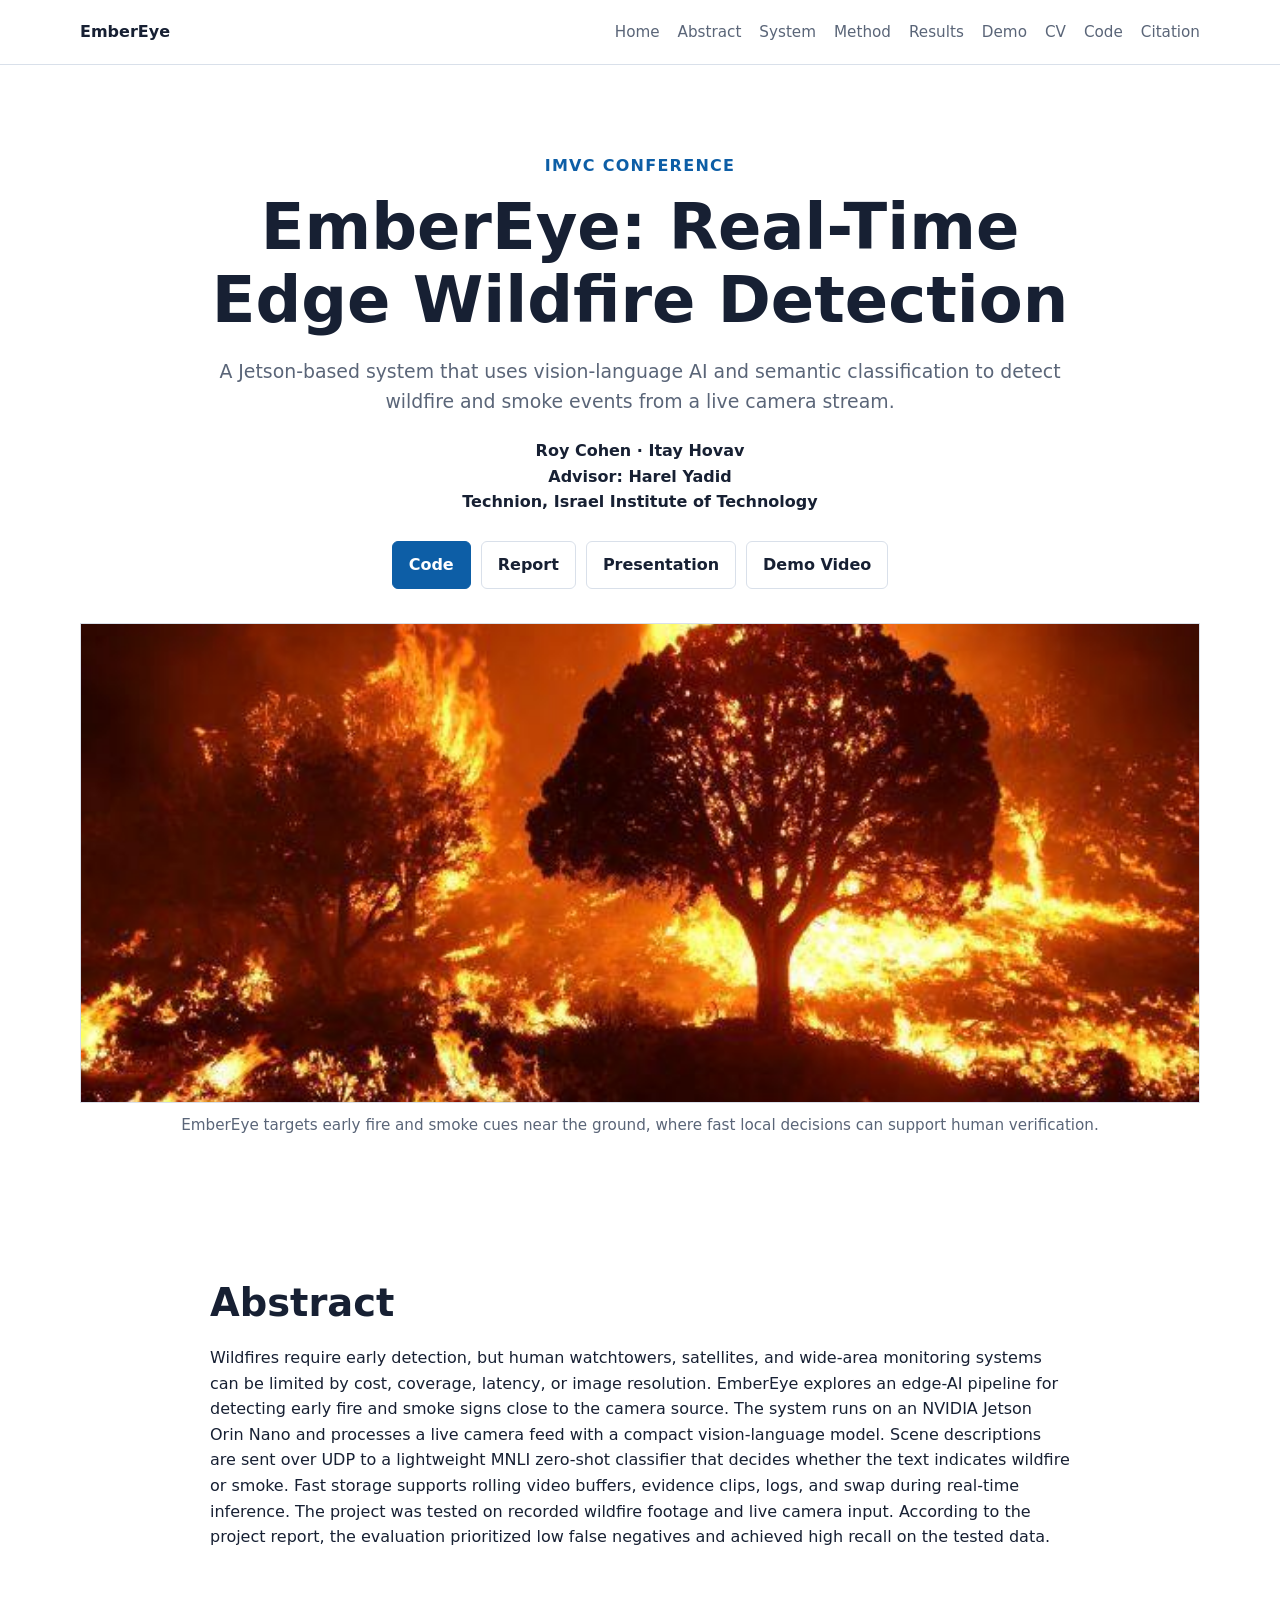
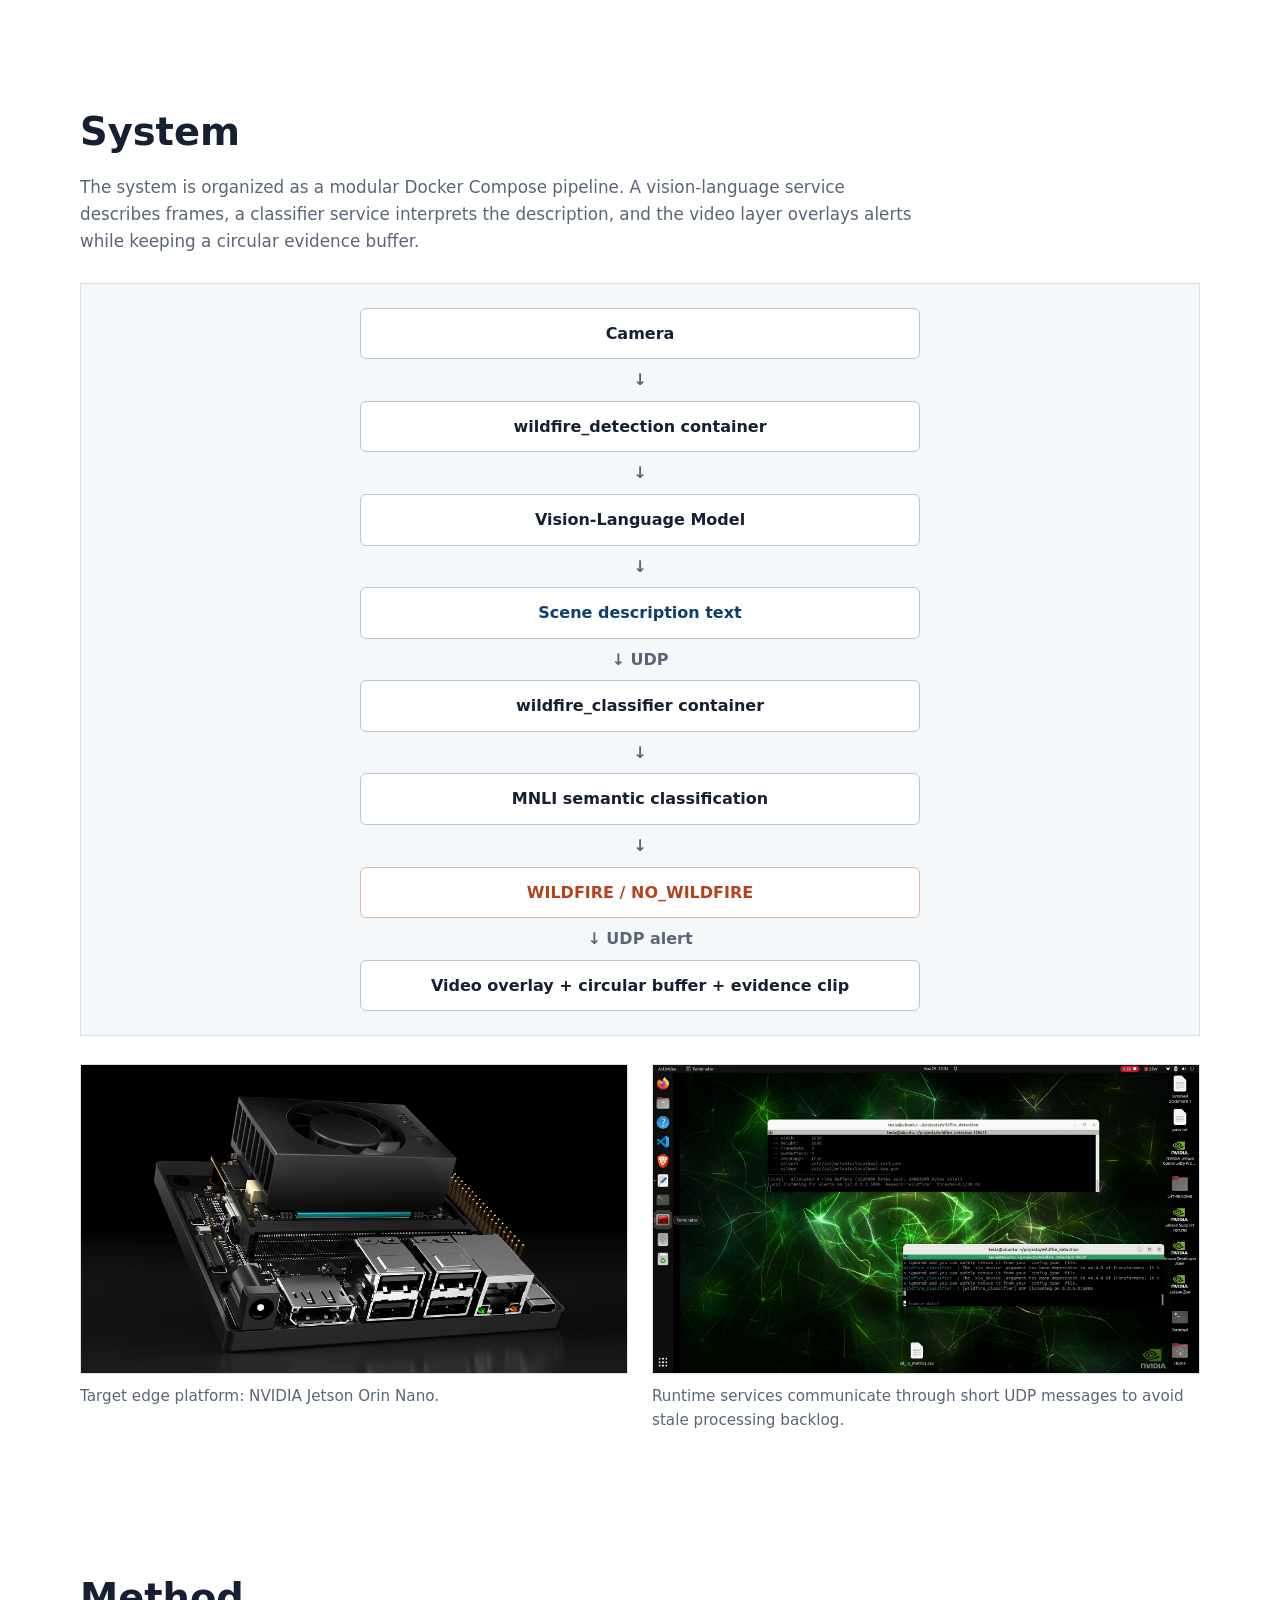
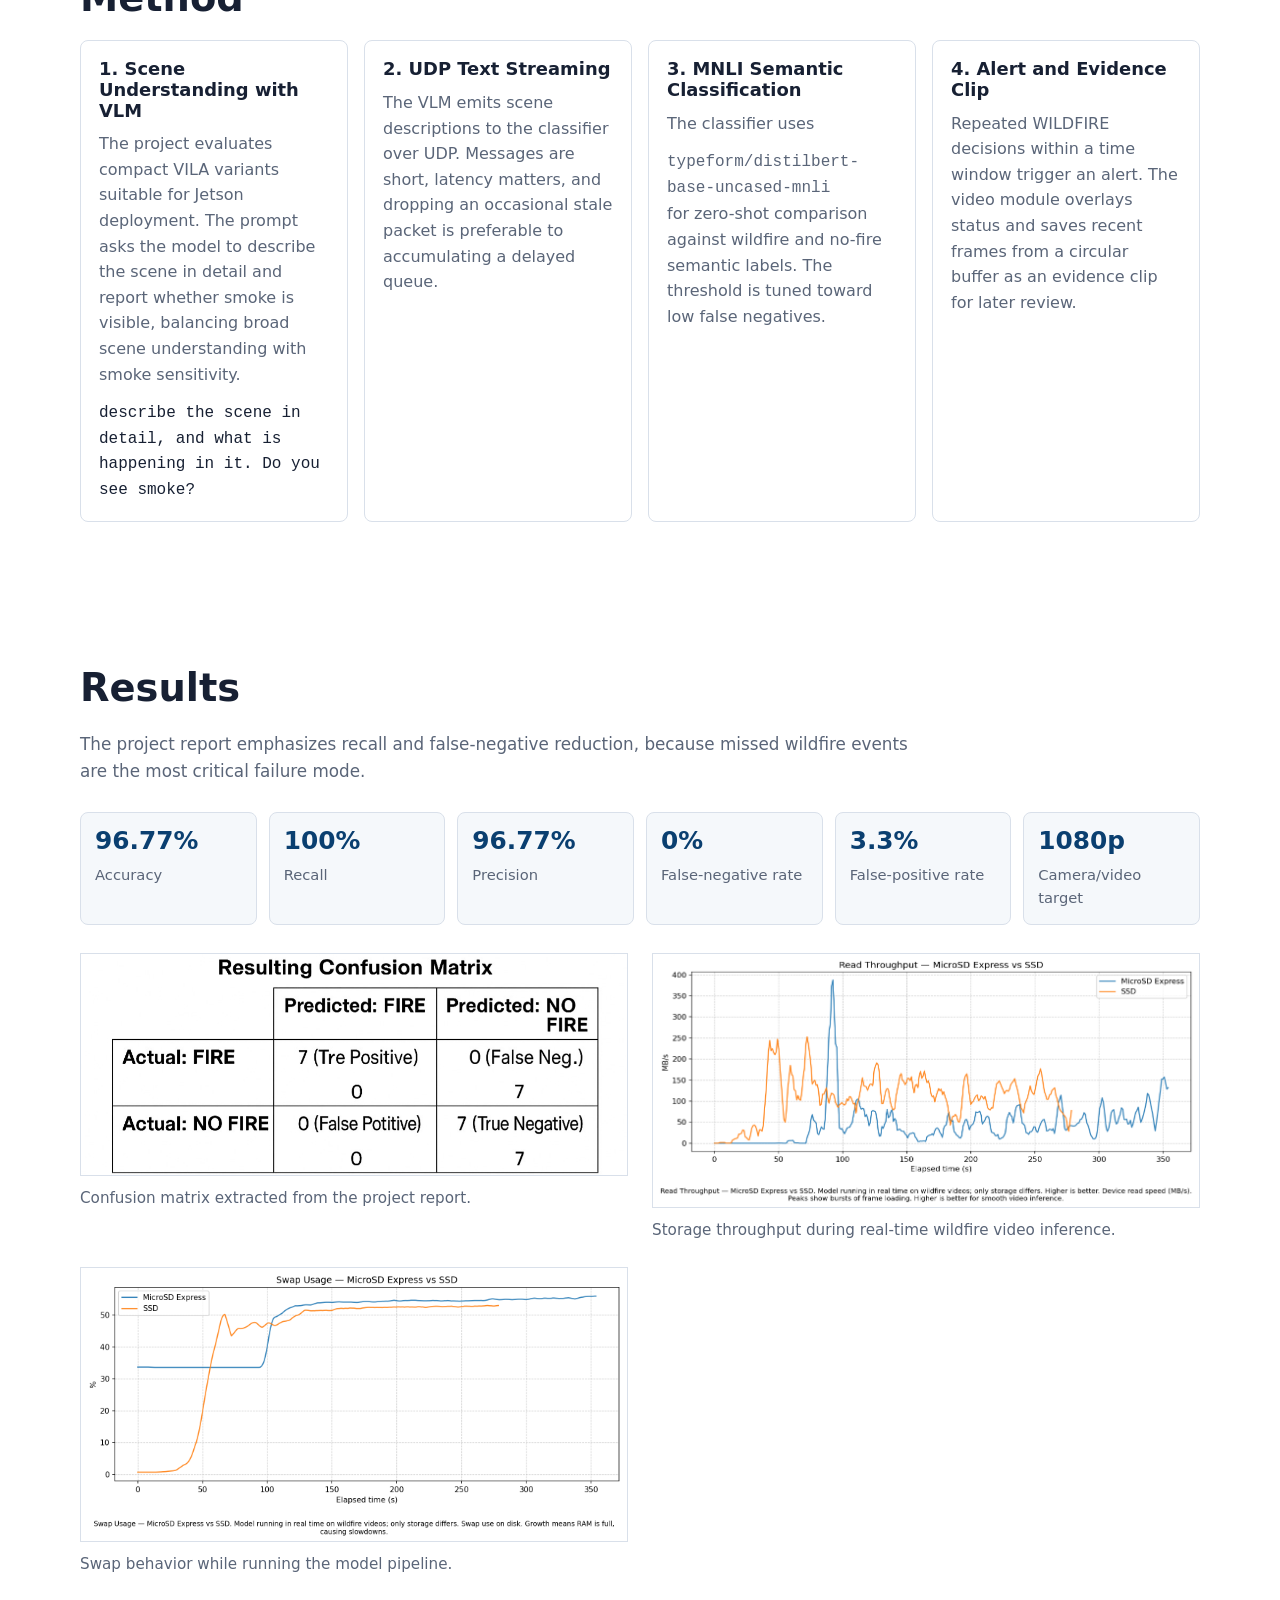
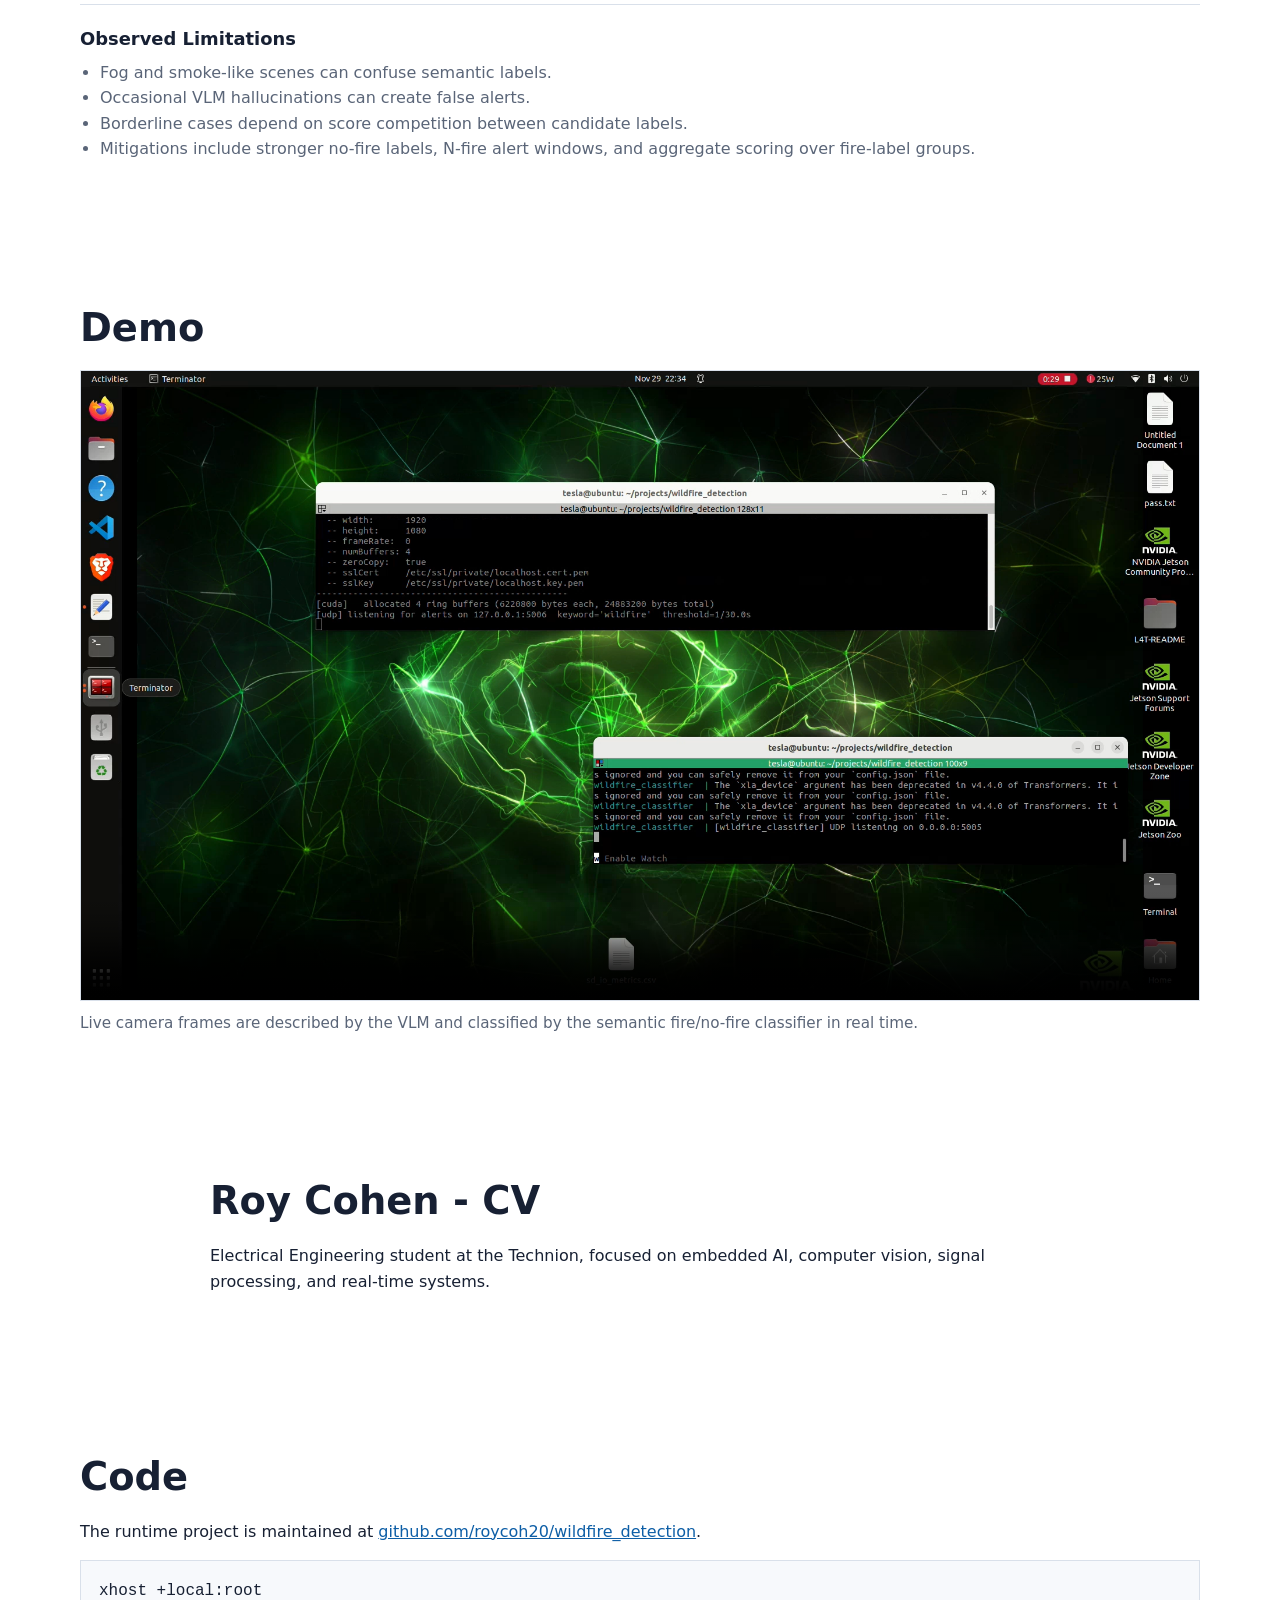
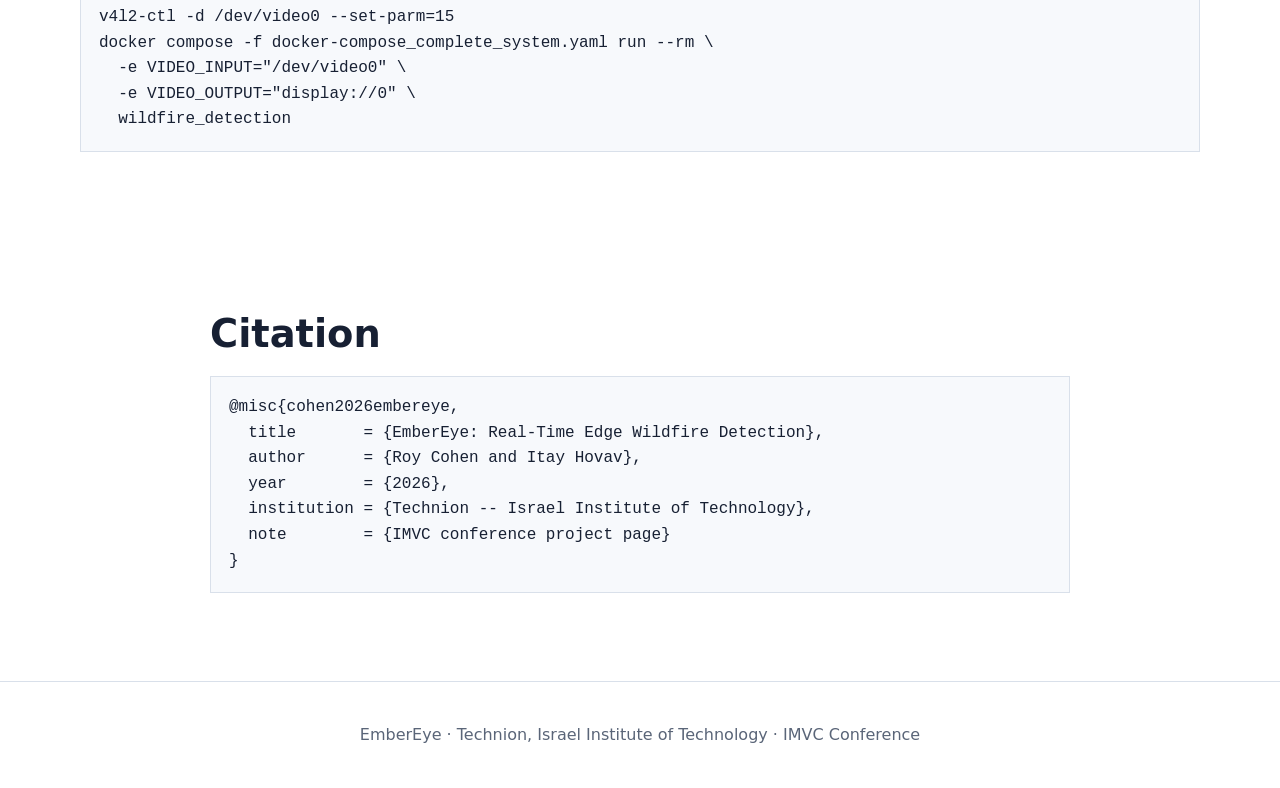
==== docs/index.html @ 010a44ef "Add GitHub Pages project site" ====
<!doctype html>
<html lang="en">
  <head>
    <meta charset="utf-8">
    <meta name="viewport" content="width=device-width, initial-scale=1">
    <title>EmberEye: Real-Time Edge Wildfire Detection</title>
    <meta name="description" content="Conference project page for EmberEye, a Jetson-based real-time edge wildfire detection system.">
    <link rel="stylesheet" href="styles.css">
  </head>
  <body>
    <header class="site-header">
      <nav class="nav" aria-label="Primary navigation">
        <a class="brand" href="#home">EmberEye</a>
        <button class="nav-toggle" type="button" aria-expanded="false" aria-controls="nav-links">
          <span></span>
          <span></span>
          <span></span>
        </button>
        <div class="nav-links" id="nav-links">
          <a href="#home">Home</a>
          <a href="#abstract">Abstract</a>
          <a href="#system">System</a>
          <a href="#method">Method</a>
          <a href="#results">Results</a>
          <a href="#demo">Demo</a>
          <a href="#cv">CV</a>
          <a href="#code">Code</a>
          <a href="#citation">Citation</a>
        </div>
      </nav>
    </header>

    <main id="home">
      <section class="hero section">
        <p class="conference">IMVC Conference</p>
        <h1>EmberEye: Real-Time Edge Wildfire Detection</h1>
        <p class="subtitle">A Jetson-based system that uses vision-language AI and semantic classification to detect wildfire and smoke events from a live camera stream.</p>
        <p class="authors">
          Roy Cohen · Itay Hovav<br>
          Advisor: Harel Yadid<br>
          Technion, Israel Institute of Technology
        </p>
        <div class="actions" aria-label="Project links">
          <a class="button primary" href="https://github.com/roycoh20/wildfire_detection">Code</a>
          <a class="button" href="assets/project_report.docx">Report</a>
          <a class="button" href="assets/final_presentation.pptx">Presentation</a>
          <a class="button" href="#demo">Demo Video</a>
        </div>
        <figure class="teaser">
          <img src="assets/project_teaser.jpg" alt="Wildfire scene used as a visual teaser for the EmberEye project.">
          <figcaption>EmberEye targets early fire and smoke cues near the ground, where fast local decisions can support human verification.</figcaption>
        </figure>
      </section>

      <section class="section narrow" id="abstract">
        <h2>Abstract</h2>
        <p>
          Wildfires require early detection, but human watchtowers, satellites, and wide-area monitoring systems can be limited by cost, coverage, latency, or image resolution. EmberEye explores an edge-AI pipeline for detecting early fire and smoke signs close to the camera source. The system runs on an NVIDIA Jetson Orin Nano and processes a live camera feed with a compact vision-language model. Scene descriptions are sent over UDP to a lightweight MNLI zero-shot classifier that decides whether the text indicates wildfire or smoke. Fast storage supports rolling video buffers, evidence clips, logs, and swap during real-time inference. The project was tested on recorded wildfire footage and live camera input. According to the project report, the evaluation prioritized low false negatives and achieved high recall on the tested data.
        </p>
      </section>

      <section class="section" id="system">
        <h2>System</h2>
        <p class="section-lede">
          The system is organized as a modular Docker Compose pipeline. A vision-language service describes frames, a classifier service interprets the description, and the video layer overlays alerts while keeping a circular evidence buffer.
        </p>
        <div class="architecture" role="img" aria-label="Camera to VLM to UDP text stream to MNLI classifier to wildfire alert and evidence clip.">
          <div class="arch-node">Camera</div>
          <div class="arch-arrow">↓</div>
          <div class="arch-node">wildfire_detection container</div>
          <div class="arch-arrow">↓</div>
          <div class="arch-node">Vision-Language Model</div>
          <div class="arch-arrow">↓</div>
          <div class="arch-node muted">Scene description text</div>
          <div class="arch-arrow">↓ UDP</div>
          <div class="arch-node">wildfire_classifier container</div>
          <div class="arch-arrow">↓</div>
          <div class="arch-node">MNLI semantic classification</div>
          <div class="arch-arrow">↓</div>
          <div class="arch-node decision">WILDFIRE / NO_WILDFIRE</div>
          <div class="arch-arrow">↓ UDP alert</div>
          <div class="arch-node">Video overlay + circular buffer + evidence clip</div>
        </div>
        <div class="media-grid">
          <figure>
            <img src="assets/jetson_orin_nano.png" alt="NVIDIA Jetson Orin Nano developer kit.">
            <figcaption>Target edge platform: NVIDIA Jetson Orin Nano.</figcaption>
          </figure>
          <figure>
            <img src="assets/pipeline_demo.png" alt="Runtime screenshot showing Jetson terminal windows for the detector and classifier services.">
            <figcaption>Runtime services communicate through short UDP messages to avoid stale processing backlog.</figcaption>
          </figure>
        </div>
      </section>

      <section class="section" id="method">
        <h2>Method</h2>
        <div class="card-grid">
          <article class="card">
            <h3>1. Scene Understanding with VLM</h3>
            <p>The project evaluates compact VILA variants suitable for Jetson deployment. The prompt asks the model to describe the scene in detail and report whether smoke is visible, balancing broad scene understanding with smoke sensitivity.</p>
            <code>describe the scene in detail, and what is happening in it. Do you see smoke?</code>
          </article>
          <article class="card">
            <h3>2. UDP Text Streaming</h3>
            <p>The VLM emits scene descriptions to the classifier over UDP. Messages are short, latency matters, and dropping an occasional stale packet is preferable to accumulating a delayed queue.</p>
          </article>
          <article class="card">
            <h3>3. MNLI Semantic Classification</h3>
            <p>The classifier uses <code>typeform/distilbert-base-uncased-mnli</code> for zero-shot comparison against wildfire and no-fire semantic labels. The threshold is tuned toward low false negatives.</p>
          </article>
          <article class="card">
            <h3>4. Alert and Evidence Clip</h3>
            <p>Repeated WILDFIRE decisions within a time window trigger an alert. The video module overlays status and saves recent frames from a circular buffer as an evidence clip for later review.</p>
          </article>
        </div>
      </section>

      <section class="section" id="results">
        <h2>Results</h2>
        <p class="section-lede">
          The project report emphasizes recall and false-negative reduction, because missed wildfire events are the most critical failure mode.
        </p>
        <div class="metrics">
          <div><strong>96.77%</strong><span>Accuracy</span></div>
          <div><strong>100%</strong><span>Recall</span></div>
          <div><strong>96.77%</strong><span>Precision</span></div>
          <div><strong>0%</strong><span>False-negative rate</span></div>
          <div><strong>3.3%</strong><span>False-positive rate</span></div>
          <div><strong>1080p</strong><span>Camera/video target</span></div>
        </div>
        <div class="media-grid">
          <figure>
            <img src="assets/confusion_matrix.png" alt="Confusion matrix from the project report.">
            <figcaption>Confusion matrix extracted from the project report.</figcaption>
          </figure>
          <figure>
            <img src="assets/sd_express_graph_1.png" alt="Read throughput graph comparing MicroSD Express and SSD during inference.">
            <figcaption>Storage throughput during real-time wildfire video inference.</figcaption>
          </figure>
          <figure>
            <img src="assets/sd_express_graph_2.png" alt="Swap usage graph comparing MicroSD Express and SSD during inference.">
            <figcaption>Swap behavior while running the model pipeline.</figcaption>
          </figure>
        </div>
        <div class="limitations">
          <h3>Observed Limitations</h3>
          <ul>
            <li>Fog and smoke-like scenes can confuse semantic labels.</li>
            <li>Occasional VLM hallucinations can create false alerts.</li>
            <li>Borderline cases depend on score competition between candidate labels.</li>
            <li>Mitigations include stronger no-fire labels, N-fire alert windows, and aggregate scoring over fire-label groups.</li>
          </ul>
        </div>
      </section>

      <section class="section" id="demo">
        <h2>Demo</h2>
        <figure class="demo">
          <video controls preload="metadata" poster="assets/pipeline_demo.png">
            <source src="assets/demo_recording.webm" type="video/webm">
          </video>
          <figcaption>Live camera frames are described by the VLM and classified by the semantic fire/no-fire classifier in real time.</figcaption>
        </figure>
      </section>

      <section class="section narrow" id="cv">
        <h2>Roy Cohen - CV</h2>
        <p>Electrical Engineering student at the Technion, focused on embedded AI, computer vision, signal processing, and real-time systems.</p>
      </section>

      <section class="section" id="code">
        <h2>Code</h2>
        <p>The runtime project is maintained at <a href="https://github.com/roycoh20/wildfire_detection">github.com/roycoh20/wildfire_detection</a>.</p>
        <pre><code>xhost +local:root
v4l2-ctl -d /dev/video0 --set-parm=15
docker compose -f docker-compose_complete_system.yaml run --rm \
  -e VIDEO_INPUT="/dev/video0" \
  -e VIDEO_OUTPUT="display://0" \
  wildfire_detection</code></pre>
      </section>

      <section class="section narrow" id="citation">
        <h2>Citation</h2>
        <pre><code>@misc{cohen2026embereye,
  title       = {EmberEye: Real-Time Edge Wildfire Detection},
  author      = {Roy Cohen and Itay Hovav},
  year        = {2026},
  institution = {Technion -- Israel Institute of Technology},
  note        = {IMVC conference project page}
}</code></pre>
      </section>
    </main>

    <footer class="footer">
      <p>EmberEye · Technion, Israel Institute of Technology · IMVC Conference</p>
    </footer>

    <script src="script.js"></script>
  </body>
</html>
---- docs/styles.css ----
:root {
  --text: #172033;
  --muted: #5a6578;
  --line: #d9e0ea;
  --soft: #f5f8fb;
  --accent: #0d5ea6;
  --accent-dark: #0a3f70;
  --warn: #b4431d;
  --max: 1120px;
}

* {
  box-sizing: border-box;
}

html {
  scroll-behavior: smooth;
}

body {
  margin: 0;
  color: var(--text);
  background: #ffffff;
  font-family: Inter, ui-sans-serif, system-ui, -apple-system, BlinkMacSystemFont, "Segoe UI", sans-serif;
  line-height: 1.6;
}

a {
  color: var(--accent);
}

img,
video {
  display: block;
  max-width: 100%;
}

.site-header {
  position: sticky;
  top: 0;
  z-index: 20;
  border-bottom: 1px solid var(--line);
  background: rgba(255, 255, 255, 0.96);
  backdrop-filter: blur(12px);
}

.nav {
  width: min(var(--max), calc(100% - 32px));
  min-height: 64px;
  margin: 0 auto;
  display: flex;
  align-items: center;
  justify-content: space-between;
  gap: 24px;
}

.brand {
  color: var(--text);
  font-weight: 800;
  text-decoration: none;
}

.nav-links {
  display: flex;
  align-items: center;
  gap: 18px;
  font-size: 0.95rem;
}

.nav-links a {
  color: var(--muted);
  text-decoration: none;
}

.nav-links a:hover {
  color: var(--accent);
}

.nav-toggle {
  width: 42px;
  height: 42px;
  display: none;
  border: 1px solid var(--line);
  border-radius: 6px;
  background: #fff;
}

.nav-toggle span {
  display: block;
  width: 18px;
  height: 2px;
  margin: 4px auto;
  background: var(--text);
}

.section {
  width: min(var(--max), calc(100% - 32px));
  margin: 0 auto;
  padding: 72px 0;
}

.narrow {
  max-width: 860px;
}

.hero {
  text-align: center;
  padding-top: 88px;
}

.conference {
  margin: 0 0 12px;
  color: var(--accent);
  font-weight: 800;
  letter-spacing: 0.08em;
  text-transform: uppercase;
}

h1,
h2,
h3 {
  line-height: 1.15;
  letter-spacing: 0;
}

h1 {
  max-width: 940px;
  margin: 0 auto 18px;
  font-size: clamp(2.4rem, 5vw, 4.8rem);
}

h2 {
  margin: 0 0 20px;
  font-size: clamp(1.8rem, 3vw, 2.6rem);
}

h3 {
  margin: 0 0 10px;
  font-size: 1.12rem;
}

.subtitle {
  max-width: 850px;
  margin: 0 auto 22px;
  color: var(--muted);
  font-size: 1.18rem;
}

.authors {
  margin: 0 auto 26px;
  color: var(--text);
  font-weight: 600;
}

.actions {
  display: flex;
  flex-wrap: wrap;
  justify-content: center;
  gap: 10px;
  margin-bottom: 34px;
}

.button {
  min-height: 42px;
  padding: 10px 16px;
  border: 1px solid var(--line);
  border-radius: 6px;
  color: var(--text);
  background: #fff;
  font-weight: 700;
  text-decoration: none;
}

.button.primary {
  border-color: var(--accent);
  color: #fff;
  background: var(--accent);
}

.button:hover {
  border-color: var(--accent);
}

.teaser,
.demo,
figure {
  margin: 0;
}

.teaser img {
  width: 100%;
  max-height: 480px;
  object-fit: cover;
  border: 1px solid var(--line);
}

figcaption {
  margin-top: 10px;
  color: var(--muted);
  font-size: 0.95rem;
}

.section-lede {
  max-width: 850px;
  margin: 0 0 28px;
  color: var(--muted);
  font-size: 1.05rem;
}

.architecture {
  display: grid;
  grid-template-columns: minmax(0, 1fr);
  justify-items: center;
  gap: 8px;
  padding: 24px;
  border: 1px solid var(--line);
  background: var(--soft);
}

.arch-node {
  width: min(560px, 100%);
  padding: 12px 16px;
  border: 1px solid #b9c7d8;
  border-radius: 6px;
  background: #fff;
  text-align: center;
  font-weight: 800;
}

.arch-node.muted {
  color: var(--accent-dark);
}

.arch-node.decision {
  border-color: #e1b8a5;
  color: var(--warn);
}

.arch-arrow {
  color: var(--muted);
  font-weight: 800;
}

.media-grid {
  display: grid;
  grid-template-columns: repeat(2, minmax(0, 1fr));
  gap: 24px;
  margin-top: 28px;
}

.media-grid figure {
  min-width: 0;
}

.media-grid img {
  width: 100%;
  border: 1px solid var(--line);
  background: #fff;
}

.card-grid {
  display: grid;
  grid-template-columns: repeat(4, minmax(0, 1fr));
  gap: 16px;
}

.card {
  min-width: 0;
  padding: 18px;
  border: 1px solid var(--line);
  border-radius: 8px;
  background: #fff;
}

.card p {
  margin: 0;
  color: var(--muted);
}

.card code {
  display: block;
  margin-top: 14px;
  white-space: normal;
}

code,
pre {
  font-family: "SFMono-Regular", Consolas, "Liberation Mono", monospace;
}

pre {
  overflow-x: auto;
  padding: 18px;
  border: 1px solid var(--line);
  background: #f7f9fc;
}

.metrics {
  display: grid;
  grid-template-columns: repeat(6, minmax(0, 1fr));
  gap: 12px;
  margin: 24px 0 28px;
}

.metrics div {
  min-height: 96px;
  padding: 14px;
  border: 1px solid var(--line);
  border-radius: 8px;
  background: var(--soft);
}

.metrics strong {
  display: block;
  color: var(--accent-dark);
  font-size: 1.55rem;
  line-height: 1.1;
}

.metrics span {
  display: block;
  margin-top: 8px;
  color: var(--muted);
  font-size: 0.92rem;
}

.limitations {
  margin-top: 28px;
  padding-top: 24px;
  border-top: 1px solid var(--line);
}

.limitations ul {
  margin: 0;
  padding-left: 20px;
  color: var(--muted);
}

.demo video {
  width: 100%;
  border: 1px solid var(--line);
  background: #000;
}

.small-note {
  color: var(--muted);
  font-size: 0.95rem;
}

.footer {
  border-top: 1px solid var(--line);
  padding: 24px 16px;
  color: var(--muted);
  text-align: center;
}

@media (max-width: 900px) {
  .nav-toggle {
    display: block;
  }

  .nav-links {
    position: absolute;
    top: 64px;
    right: 16px;
    left: 16px;
    display: none;
    flex-direction: column;
    align-items: stretch;
    gap: 0;
    border: 1px solid var(--line);
    background: #fff;
  }

  .nav-links.open {
    display: flex;
  }

  .nav-links a {
    padding: 12px 14px;
    border-bottom: 1px solid var(--line);
  }

  .media-grid,
  .card-grid {
    grid-template-columns: 1fr;
  }

  .metrics {
    grid-template-columns: repeat(2, minmax(0, 1fr));
  }
}

@media (max-width: 560px) {
  .section {
    width: min(100% - 24px, var(--max));
    padding: 52px 0;
  }

  .hero {
    padding-top: 64px;
  }

  .actions {
    align-items: stretch;
    flex-direction: column;
  }

  .metrics {
    grid-template-columns: 1fr;
  }
}
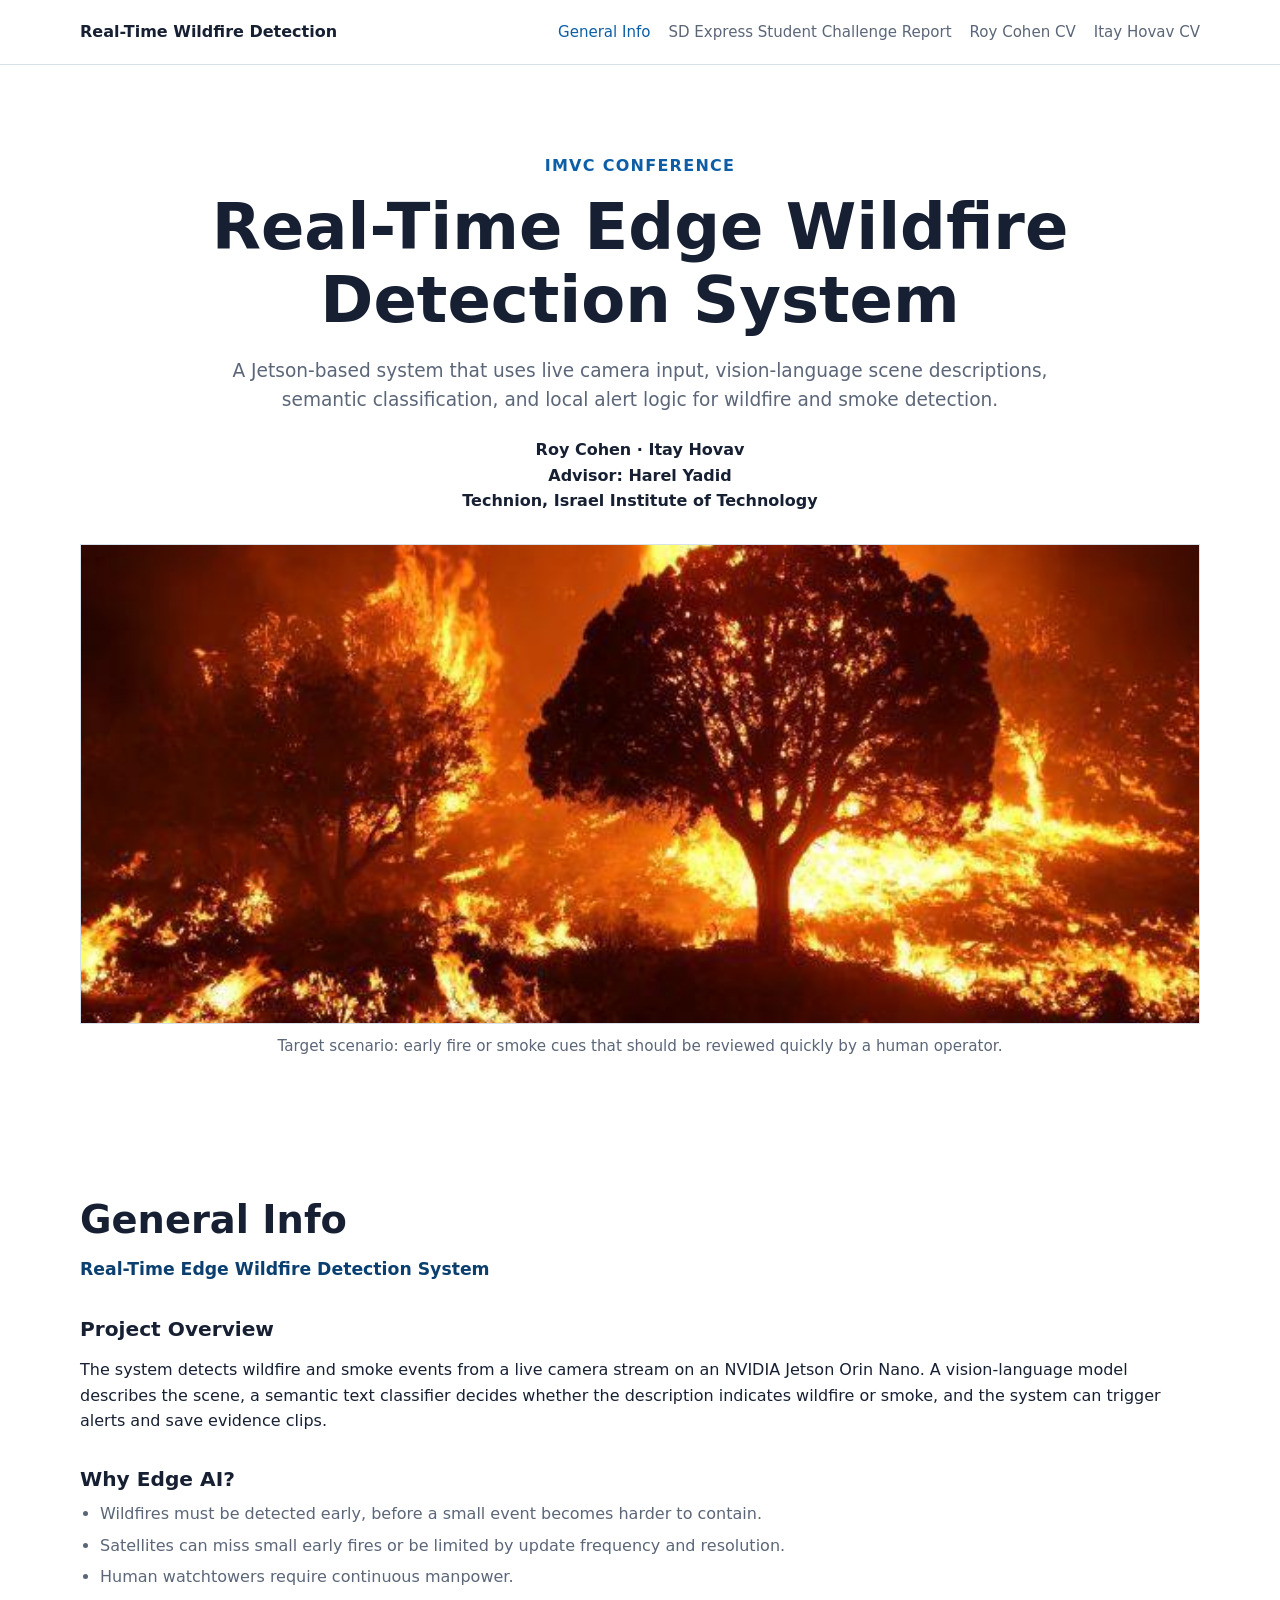
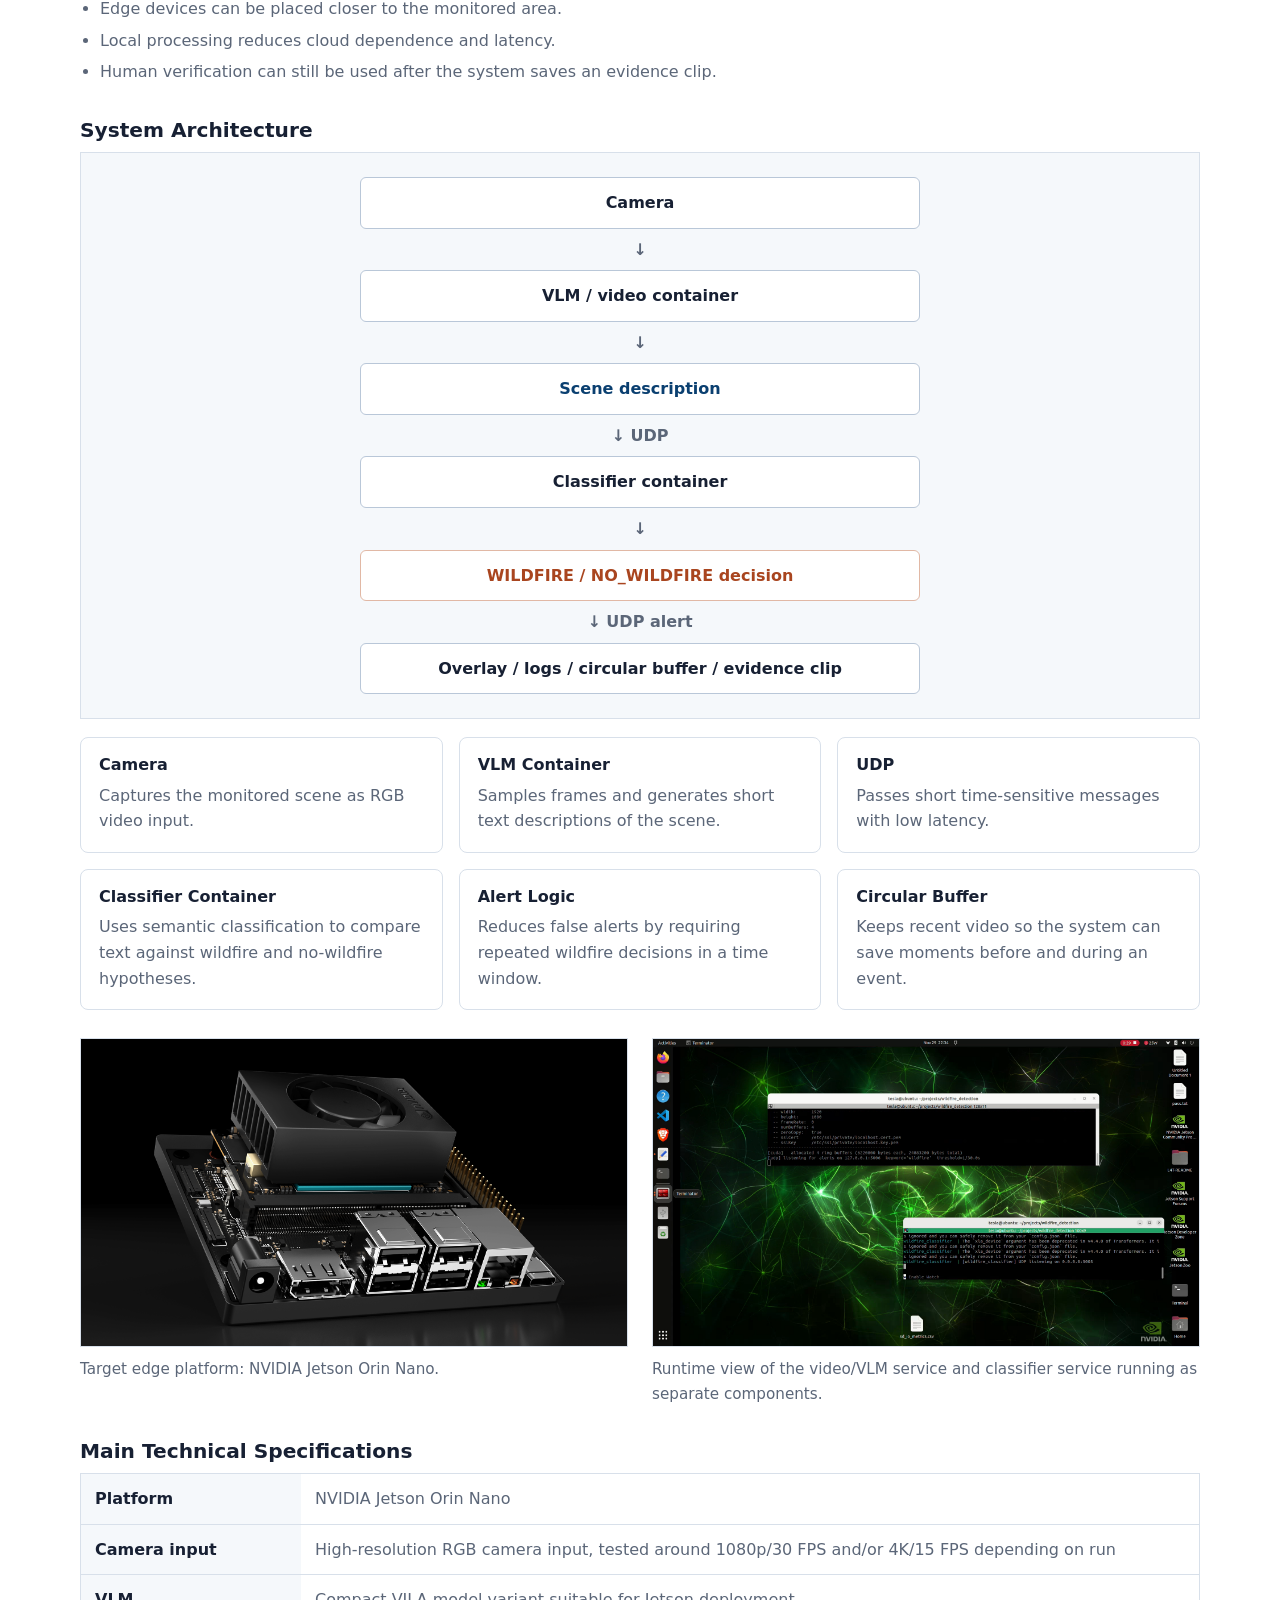
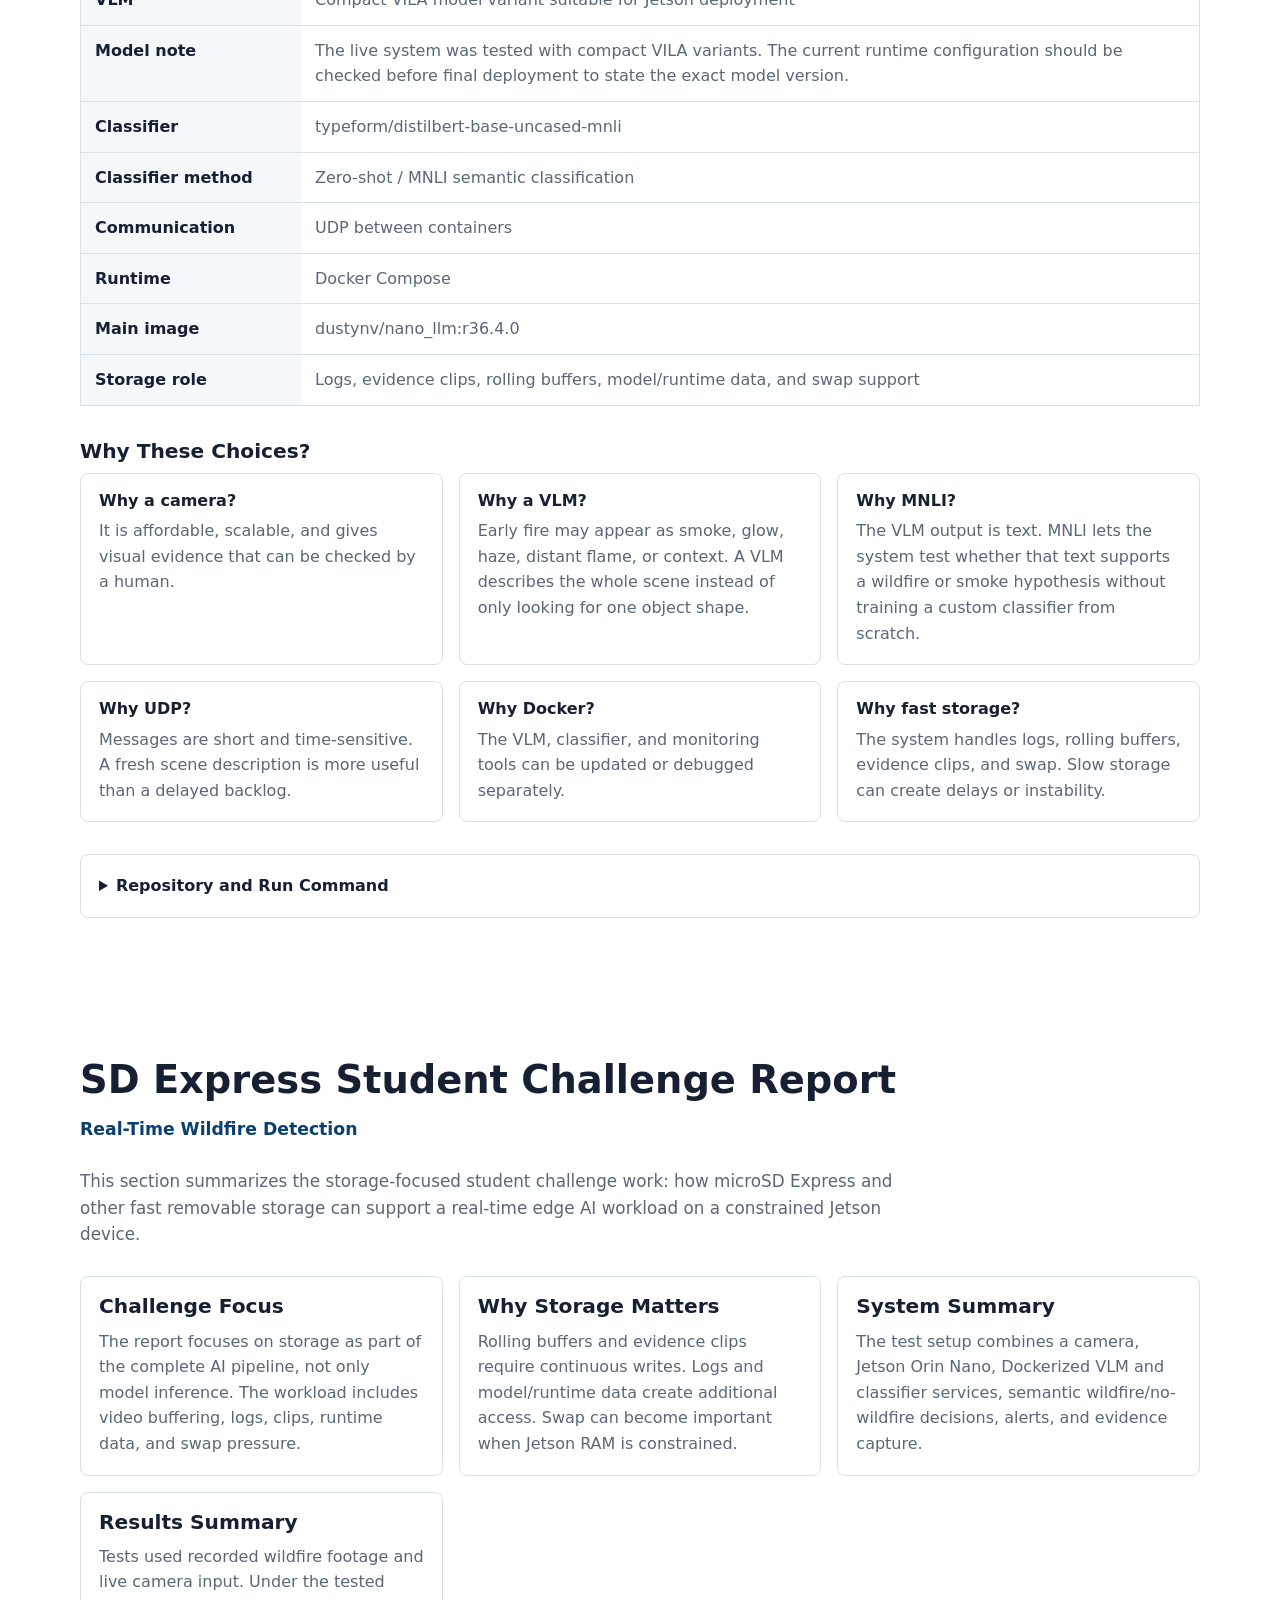
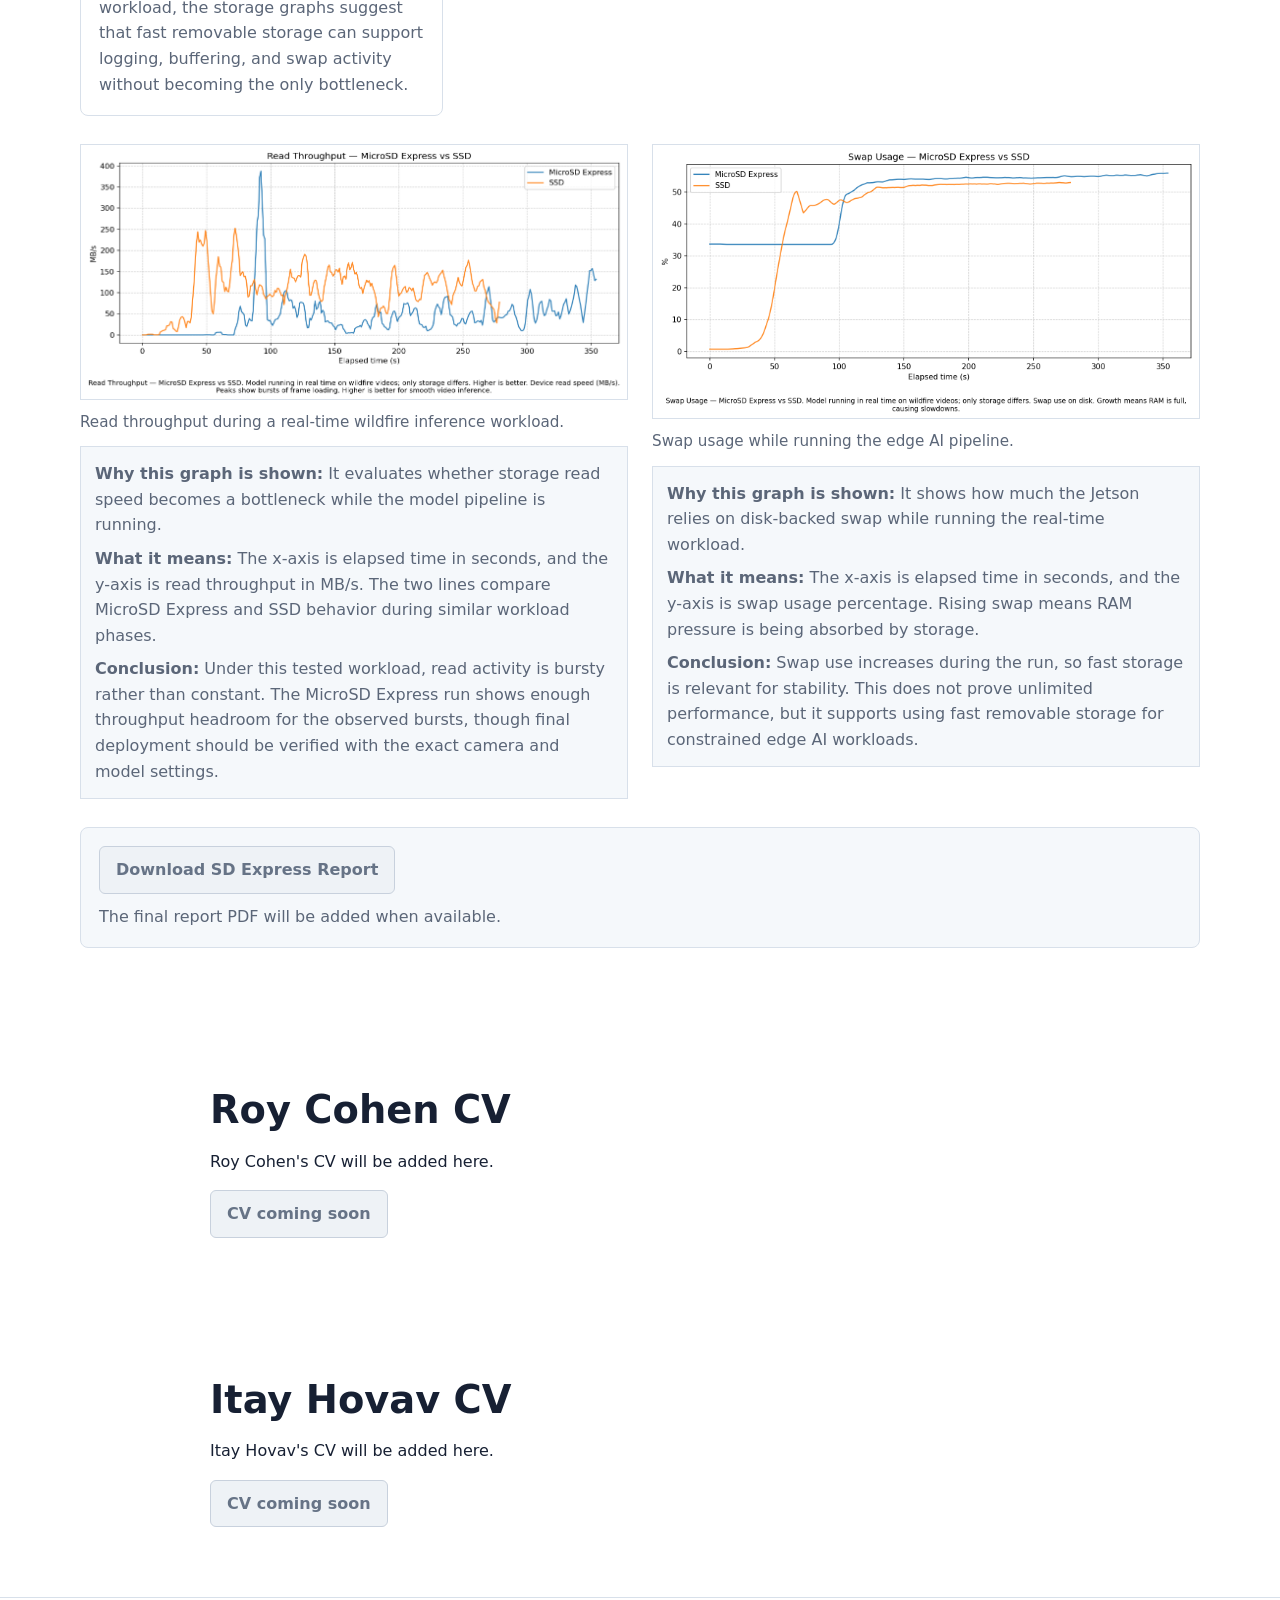
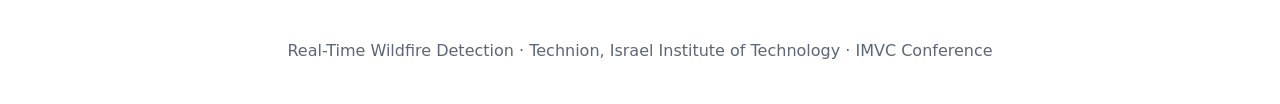
==== commit 97e50721: "Refactor Pages site for IMVC conference" ====
--- a/docs/index.html
+++ b/docs/index.html
@@ -3,197 +3,207 @@
   <head>
     <meta charset="utf-8">
     <meta name="viewport" content="width=device-width, initial-scale=1">
-    <title>EmberEye: Real-Time Edge Wildfire Detection</title>
-    <meta name="description" content="Conference project page for EmberEye, a Jetson-based real-time edge wildfire detection system.">
+    <title>Real-Time Edge Wildfire Detection System</title>
+    <meta name="description" content="IMVC conference project page for a Jetson-based real-time edge wildfire detection system.">
     <link rel="stylesheet" href="styles.css">
   </head>
   <body>
     <header class="site-header">
       <nav class="nav" aria-label="Primary navigation">
-        <a class="brand" href="#home">EmberEye</a>
+        <a class="brand" href="#general-info">Real-Time Wildfire Detection</a>
         <button class="nav-toggle" type="button" aria-expanded="false" aria-controls="nav-links">
           <span></span>
           <span></span>
           <span></span>
         </button>
         <div class="nav-links" id="nav-links">
-          <a href="#home">Home</a>
-          <a href="#abstract">Abstract</a>
-          <a href="#system">System</a>
-          <a href="#method">Method</a>
-          <a href="#results">Results</a>
-          <a href="#demo">Demo</a>
-          <a href="#cv">CV</a>
-          <a href="#code">Code</a>
-          <a href="#citation">Citation</a>
+          <a href="#general-info">General Info</a>
+          <a href="#sd-express-report">SD Express Student Challenge Report</a>
+          <a href="#roy-cv">Roy Cohen CV</a>
+          <a href="#itay-cv">Itay Hovav CV</a>
         </div>
       </nav>
     </header>
 
-    <main id="home">
-      <section class="hero section">
+    <main>
+      <section class="hero section" id="general-info">
         <p class="conference">IMVC Conference</p>
-        <h1>EmberEye: Real-Time Edge Wildfire Detection</h1>
-        <p class="subtitle">A Jetson-based system that uses vision-language AI and semantic classification to detect wildfire and smoke events from a live camera stream.</p>
+        <h1>Real-Time Edge Wildfire Detection System</h1>
+        <p class="subtitle">A Jetson-based system that uses live camera input, vision-language scene descriptions, semantic classification, and local alert logic for wildfire and smoke detection.</p>
         <p class="authors">
           Roy Cohen · Itay Hovav<br>
           Advisor: Harel Yadid<br>
           Technion, Israel Institute of Technology
         </p>
-        <div class="actions" aria-label="Project links">
-          <a class="button primary" href="https://github.com/roycoh20/wildfire_detection">Code</a>
-          <a class="button" href="assets/project_report.docx">Report</a>
-          <a class="button" href="assets/final_presentation.pptx">Presentation</a>
-          <a class="button" href="#demo">Demo Video</a>
-        </div>
         <figure class="teaser">
-          <img src="assets/project_teaser.jpg" alt="Wildfire scene used as a visual teaser for the EmberEye project.">
-          <figcaption>EmberEye targets early fire and smoke cues near the ground, where fast local decisions can support human verification.</figcaption>
+          <img src="assets/images/project_teaser.jpg" alt="Wildfire scene representing the monitored event type.">
+          <figcaption>Target scenario: early fire or smoke cues that should be reviewed quickly by a human operator.</figcaption>
         </figure>
       </section>
 
-      <section class="section narrow" id="abstract">
-        <h2>Abstract</h2>
-        <p>
-          Wildfires require early detection, but human watchtowers, satellites, and wide-area monitoring systems can be limited by cost, coverage, latency, or image resolution. EmberEye explores an edge-AI pipeline for detecting early fire and smoke signs close to the camera source. The system runs on an NVIDIA Jetson Orin Nano and processes a live camera feed with a compact vision-language model. Scene descriptions are sent over UDP to a lightweight MNLI zero-shot classifier that decides whether the text indicates wildfire or smoke. Fast storage supports rolling video buffers, evidence clips, logs, and swap during real-time inference. The project was tested on recorded wildfire footage and live camera input. According to the project report, the evaluation prioritized low false negatives and achieved high recall on the tested data.
-        </p>
-      </section>
-
-      <section class="section" id="system">
-        <h2>System</h2>
-        <p class="section-lede">
-          The system is organized as a modular Docker Compose pipeline. A vision-language service describes frames, a classifier service interprets the description, and the video layer overlays alerts while keeping a circular evidence buffer.
-        </p>
-        <div class="architecture" role="img" aria-label="Camera to VLM to UDP text stream to MNLI classifier to wildfire alert and evidence clip.">
-          <div class="arch-node">Camera</div>
-          <div class="arch-arrow">↓</div>
-          <div class="arch-node">wildfire_detection container</div>
-          <div class="arch-arrow">↓</div>
-          <div class="arch-node">Vision-Language Model</div>
-          <div class="arch-arrow">↓</div>
-          <div class="arch-node muted">Scene description text</div>
-          <div class="arch-arrow">↓ UDP</div>
-          <div class="arch-node">wildfire_classifier container</div>
-          <div class="arch-arrow">↓</div>
-          <div class="arch-node">MNLI semantic classification</div>
-          <div class="arch-arrow">↓</div>
-          <div class="arch-node decision">WILDFIRE / NO_WILDFIRE</div>
-          <div class="arch-arrow">↓ UDP alert</div>
-          <div class="arch-node">Video overlay + circular buffer + evidence clip</div>
-        </div>
+      <section class="section">
+        <h2>General Info</h2>
+        <p class="kicker">Real-Time Edge Wildfire Detection System</p>
+
+        <div class="content-block">
+          <h3>Project Overview</h3>
+          <p>The system detects wildfire and smoke events from a live camera stream on an NVIDIA Jetson Orin Nano. A vision-language model describes the scene, a semantic text classifier decides whether the description indicates wildfire or smoke, and the system can trigger alerts and save evidence clips.</p>
+        </div>
+
+        <div class="content-block">
+          <h3>Why Edge AI?</h3>
+          <ul class="plain-list">
+            <li>Wildfires must be detected early, before a small event becomes harder to contain.</li>
+            <li>Satellites can miss small early fires or be limited by update frequency and resolution.</li>
+            <li>Human watchtowers require continuous manpower.</li>
+            <li>Edge devices can be placed closer to the monitored area.</li>
+            <li>Local processing reduces cloud dependence and latency.</li>
+            <li>Human verification can still be used after the system saves an evidence clip.</li>
+          </ul>
+        </div>
+
+        <div class="content-block">
+          <h3>System Architecture</h3>
+          <div class="architecture" role="img" aria-label="Camera to VLM video container to scene description over UDP to classifier container to decision to UDP alert and overlay logs circular buffer evidence clip.">
+            <div class="arch-node">Camera</div>
+            <div class="arch-arrow">↓</div>
+            <div class="arch-node">VLM / video container</div>
+            <div class="arch-arrow">↓</div>
+            <div class="arch-node muted">Scene description</div>
+            <div class="arch-arrow">↓ UDP</div>
+            <div class="arch-node">Classifier container</div>
+            <div class="arch-arrow">↓</div>
+            <div class="arch-node decision">WILDFIRE / NO_WILDFIRE decision</div>
+            <div class="arch-arrow">↓ UDP alert</div>
+            <div class="arch-node">Overlay / logs / circular buffer / evidence clip</div>
+          </div>
+          <div class="card-grid architecture-notes">
+            <article class="card"><h4>Camera</h4><p>Captures the monitored scene as RGB video input.</p></article>
+            <article class="card"><h4>VLM Container</h4><p>Samples frames and generates short text descriptions of the scene.</p></article>
+            <article class="card"><h4>UDP</h4><p>Passes short time-sensitive messages with low latency.</p></article>
+            <article class="card"><h4>Classifier Container</h4><p>Uses semantic classification to compare text against wildfire and no-wildfire hypotheses.</p></article>
+            <article class="card"><h4>Alert Logic</h4><p>Reduces false alerts by requiring repeated wildfire decisions in a time window.</p></article>
+            <article class="card"><h4>Circular Buffer</h4><p>Keeps recent video so the system can save moments before and during an event.</p></article>
+          </div>
+        </div>
+
         <div class="media-grid">
           <figure>
-            <img src="assets/jetson_orin_nano.png" alt="NVIDIA Jetson Orin Nano developer kit.">
+            <img src="assets/images/jetson_orin_nano.png" alt="NVIDIA Jetson Orin Nano developer kit.">
             <figcaption>Target edge platform: NVIDIA Jetson Orin Nano.</figcaption>
           </figure>
           <figure>
-            <img src="assets/pipeline_demo.png" alt="Runtime screenshot showing Jetson terminal windows for the detector and classifier services.">
-            <figcaption>Runtime services communicate through short UDP messages to avoid stale processing backlog.</figcaption>
-          </figure>
-        </div>
-      </section>
-
-      <section class="section" id="method">
-        <h2>Method</h2>
-        <div class="card-grid">
-          <article class="card">
-            <h3>1. Scene Understanding with VLM</h3>
-            <p>The project evaluates compact VILA variants suitable for Jetson deployment. The prompt asks the model to describe the scene in detail and report whether smoke is visible, balancing broad scene understanding with smoke sensitivity.</p>
-            <code>describe the scene in detail, and what is happening in it. Do you see smoke?</code>
-          </article>
-          <article class="card">
-            <h3>2. UDP Text Streaming</h3>
-            <p>The VLM emits scene descriptions to the classifier over UDP. Messages are short, latency matters, and dropping an occasional stale packet is preferable to accumulating a delayed queue.</p>
-          </article>
-          <article class="card">
-            <h3>3. MNLI Semantic Classification</h3>
-            <p>The classifier uses <code>typeform/distilbert-base-uncased-mnli</code> for zero-shot comparison against wildfire and no-fire semantic labels. The threshold is tuned toward low false negatives.</p>
-          </article>
-          <article class="card">
-            <h3>4. Alert and Evidence Clip</h3>
-            <p>Repeated WILDFIRE decisions within a time window trigger an alert. The video module overlays status and saves recent frames from a circular buffer as an evidence clip for later review.</p>
-          </article>
-        </div>
-      </section>
-
-      <section class="section" id="results">
-        <h2>Results</h2>
-        <p class="section-lede">
-          The project report emphasizes recall and false-negative reduction, because missed wildfire events are the most critical failure mode.
-        </p>
-        <div class="metrics">
-          <div><strong>96.77%</strong><span>Accuracy</span></div>
-          <div><strong>100%</strong><span>Recall</span></div>
-          <div><strong>96.77%</strong><span>Precision</span></div>
-          <div><strong>0%</strong><span>False-negative rate</span></div>
-          <div><strong>3.3%</strong><span>False-positive rate</span></div>
-          <div><strong>1080p</strong><span>Camera/video target</span></div>
-        </div>
-        <div class="media-grid">
-          <figure>
-            <img src="assets/confusion_matrix.png" alt="Confusion matrix from the project report.">
-            <figcaption>Confusion matrix extracted from the project report.</figcaption>
-          </figure>
-          <figure>
-            <img src="assets/sd_express_graph_1.png" alt="Read throughput graph comparing MicroSD Express and SSD during inference.">
-            <figcaption>Storage throughput during real-time wildfire video inference.</figcaption>
-          </figure>
-          <figure>
-            <img src="assets/sd_express_graph_2.png" alt="Swap usage graph comparing MicroSD Express and SSD during inference.">
-            <figcaption>Swap behavior while running the model pipeline.</figcaption>
-          </figure>
-        </div>
-        <div class="limitations">
-          <h3>Observed Limitations</h3>
-          <ul>
-            <li>Fog and smoke-like scenes can confuse semantic labels.</li>
-            <li>Occasional VLM hallucinations can create false alerts.</li>
-            <li>Borderline cases depend on score competition between candidate labels.</li>
-            <li>Mitigations include stronger no-fire labels, N-fire alert windows, and aggregate scoring over fire-label groups.</li>
-          </ul>
-        </div>
-      </section>
-
-      <section class="section" id="demo">
-        <h2>Demo</h2>
-        <figure class="demo">
-          <video controls preload="metadata" poster="assets/pipeline_demo.png">
-            <source src="assets/demo_recording.webm" type="video/webm">
-          </video>
-          <figcaption>Live camera frames are described by the VLM and classified by the semantic fire/no-fire classifier in real time.</figcaption>
-        </figure>
-      </section>
-
-      <section class="section narrow" id="cv">
-        <h2>Roy Cohen - CV</h2>
-        <p>Electrical Engineering student at the Technion, focused on embedded AI, computer vision, signal processing, and real-time systems.</p>
-      </section>
-
-      <section class="section" id="code">
-        <h2>Code</h2>
-        <p>The runtime project is maintained at <a href="https://github.com/roycoh20/wildfire_detection">github.com/roycoh20/wildfire_detection</a>.</p>
-        <pre><code>xhost +local:root
+            <img src="assets/images/pipeline_demo.png" alt="Runtime screenshot showing detector and classifier terminal windows.">
+            <figcaption>Runtime view of the video/VLM service and classifier service running as separate components.</figcaption>
+          </figure>
+        </div>
+
+        <div class="content-block">
+          <h3>Main Technical Specifications</h3>
+          <div class="spec-table" role="table" aria-label="Main technical specifications">
+            <div role="row"><strong role="cell">Platform</strong><span role="cell">NVIDIA Jetson Orin Nano</span></div>
+            <div role="row"><strong role="cell">Camera input</strong><span role="cell">High-resolution RGB camera input, tested around 1080p/30 FPS and/or 4K/15 FPS depending on run</span></div>
+            <div role="row"><strong role="cell">VLM</strong><span role="cell">Compact VILA model variant suitable for Jetson deployment</span></div>
+            <div role="row"><strong role="cell">Model note</strong><span role="cell">The live system was tested with compact VILA variants. The current runtime configuration should be checked before final deployment to state the exact model version.</span></div>
+            <div role="row"><strong role="cell">Classifier</strong><span role="cell">typeform/distilbert-base-uncased-mnli</span></div>
+            <div role="row"><strong role="cell">Classifier method</strong><span role="cell">Zero-shot / MNLI semantic classification</span></div>
+            <div role="row"><strong role="cell">Communication</strong><span role="cell">UDP between containers</span></div>
+            <div role="row"><strong role="cell">Runtime</strong><span role="cell">Docker Compose</span></div>
+            <div role="row"><strong role="cell">Main image</strong><span role="cell">dustynv/nano_llm:r36.4.0</span></div>
+            <div role="row"><strong role="cell">Storage role</strong><span role="cell">Logs, evidence clips, rolling buffers, model/runtime data, and swap support</span></div>
+          </div>
+        </div>
+
+        <div class="content-block">
+          <h3>Why These Choices?</h3>
+          <div class="card-grid">
+            <article class="card"><h4>Why a camera?</h4><p>It is affordable, scalable, and gives visual evidence that can be checked by a human.</p></article>
+            <article class="card"><h4>Why a VLM?</h4><p>Early fire may appear as smoke, glow, haze, distant flame, or context. A VLM describes the whole scene instead of only looking for one object shape.</p></article>
+            <article class="card"><h4>Why MNLI?</h4><p>The VLM output is text. MNLI lets the system test whether that text supports a wildfire or smoke hypothesis without training a custom classifier from scratch.</p></article>
+            <article class="card"><h4>Why UDP?</h4><p>Messages are short and time-sensitive. A fresh scene description is more useful than a delayed backlog.</p></article>
+            <article class="card"><h4>Why Docker?</h4><p>The VLM, classifier, and monitoring tools can be updated or debugged separately.</p></article>
+            <article class="card"><h4>Why fast storage?</h4><p>The system handles logs, rolling buffers, evidence clips, and swap. Slow storage can create delays or instability.</p></article>
+          </div>
+        </div>
+
+        <details class="details">
+          <summary>Repository and Run Command</summary>
+          <p>The runtime project is maintained at <a href="https://github.com/roycoh20/wildfire_detection">github.com/roycoh20/wildfire_detection</a>.</p>
+          <pre><code>xhost +local:root
 v4l2-ctl -d /dev/video0 --set-parm=15
 docker compose -f docker-compose_complete_system.yaml run --rm \
   -e VIDEO_INPUT="/dev/video0" \
   -e VIDEO_OUTPUT="display://0" \
   wildfire_detection</code></pre>
-      </section>
-
-      <section class="section narrow" id="citation">
-        <h2>Citation</h2>
-        <pre><code>@misc{cohen2026embereye,
-  title       = {EmberEye: Real-Time Edge Wildfire Detection},
-  author      = {Roy Cohen and Itay Hovav},
-  year        = {2026},
-  institution = {Technion -- Israel Institute of Technology},
-  note        = {IMVC conference project page}
-}</code></pre>
+        </details>
+      </section>
+
+      <section class="section" id="sd-express-report">
+        <h2>SD Express Student Challenge Report</h2>
+        <p class="kicker">Real-Time Wildfire Detection</p>
+        <p class="section-lede">This section summarizes the storage-focused student challenge work: how microSD Express and other fast removable storage can support a real-time edge AI workload on a constrained Jetson device.</p>
+
+        <div class="card-grid">
+          <article class="card">
+            <h3>Challenge Focus</h3>
+            <p>The report focuses on storage as part of the complete AI pipeline, not only model inference. The workload includes video buffering, logs, clips, runtime data, and swap pressure.</p>
+          </article>
+          <article class="card">
+            <h3>Why Storage Matters</h3>
+            <p>Rolling buffers and evidence clips require continuous writes. Logs and model/runtime data create additional access. Swap can become important when Jetson RAM is constrained.</p>
+          </article>
+          <article class="card">
+            <h3>System Summary</h3>
+            <p>The test setup combines a camera, Jetson Orin Nano, Dockerized VLM and classifier services, semantic wildfire/no-wildfire decisions, alerts, and evidence capture.</p>
+          </article>
+          <article class="card">
+            <h3>Results Summary</h3>
+            <p>Tests used recorded wildfire footage and live camera input. Under the tested workload, the storage graphs suggest that fast removable storage can support logging, buffering, and swap activity without becoming the only bottleneck.</p>
+          </article>
+        </div>
+
+        <div class="media-grid graph-grid">
+          <figure>
+            <img src="assets/images/sd_express_read_throughput.png" alt="Read throughput over time comparing MicroSD Express and SSD.">
+            <figcaption>Read throughput during a real-time wildfire inference workload.</figcaption>
+            <div class="graph-explanation">
+              <p><strong>Why this graph is shown:</strong> It evaluates whether storage read speed becomes a bottleneck while the model pipeline is running.</p>
+              <p><strong>What it means:</strong> The x-axis is elapsed time in seconds, and the y-axis is read throughput in MB/s. The two lines compare MicroSD Express and SSD behavior during similar workload phases.</p>
+              <p><strong>Conclusion:</strong> Under this tested workload, read activity is bursty rather than constant. The MicroSD Express run shows enough throughput headroom for the observed bursts, though final deployment should be verified with the exact camera and model settings.</p>
+            </div>
+          </figure>
+          <figure>
+            <img src="assets/images/sd_express_swap_usage.png" alt="Swap usage over time comparing MicroSD Express and SSD.">
+            <figcaption>Swap usage while running the edge AI pipeline.</figcaption>
+            <div class="graph-explanation">
+              <p><strong>Why this graph is shown:</strong> It shows how much the Jetson relies on disk-backed swap while running the real-time workload.</p>
+              <p><strong>What it means:</strong> The x-axis is elapsed time in seconds, and the y-axis is swap usage percentage. Rising swap means RAM pressure is being absorbed by storage.</p>
+              <p><strong>Conclusion:</strong> Swap use increases during the run, so fast storage is relevant for stability. This does not prove unlimited performance, but it supports using fast removable storage for constrained edge AI workloads.</p>
+            </div>
+          </figure>
+        </div>
+
+        <div class="download-panel">
+          <span class="button disabled" aria-disabled="true" data-download="assets/reports/sd_express_student_challenge_report.pdf" data-ready-label="Download SD Express Report">Download SD Express Report</span>
+          <p>The final report PDF will be added when available.</p>
+        </div>
+      </section>
+
+      <section class="section narrow" id="roy-cv">
+        <h2>Roy Cohen CV</h2>
+        <p>Roy Cohen's CV will be added here.</p>
+        <span class="button disabled" aria-disabled="true" data-download="assets/cv/roy_cohen_cv.pdf" data-ready-label="Download Roy Cohen CV">CV coming soon</span>
+      </section>
+
+      <section class="section narrow" id="itay-cv">
+        <h2>Itay Hovav CV</h2>
+        <p>Itay Hovav's CV will be added here.</p>
+        <span class="button disabled" aria-disabled="true" data-download="assets/cv/itay_hovav_cv.pdf" data-ready-label="Download Itay Hovav CV">CV coming soon</span>
       </section>
     </main>
 
     <footer class="footer">
-      <p>EmberEye · Technion, Israel Institute of Technology · IMVC Conference</p>
+      <p>Real-Time Wildfire Detection · Technion, Israel Institute of Technology · IMVC Conference</p>
     </footer>
 
     <script src="script.js"></script>
--- a/docs/styles.css
+++ b/docs/styles.css
@@ -1,11 +1,11 @@
 :root {
   --text: #172033;
-  --muted: #5a6578;
-  --line: #d9e0ea;
+  --muted: #5b6678;
+  --line: #d8e0ea;
   --soft: #f5f8fb;
   --accent: #0d5ea6;
   --accent-dark: #0a3f70;
-  --warn: #b4431d;
+  --warn: #a9451f;
   --max: 1120px;
 }
 
@@ -20,7 +20,7 @@
 body {
   margin: 0;
   color: var(--text);
-  background: #ffffff;
+  background: #fff;
   font-family: Inter, ui-sans-serif, system-ui, -apple-system, BlinkMacSystemFont, "Segoe UI", sans-serif;
   line-height: 1.6;
 }
@@ -29,8 +29,7 @@
   color: var(--accent);
 }
 
-img,
-video {
+img {
   display: block;
   max-width: 100%;
 }
@@ -64,7 +63,7 @@
   display: flex;
   align-items: center;
   gap: 18px;
-  font-size: 0.95rem;
+  font-size: 0.94rem;
 }
 
 .nav-links a {
@@ -72,7 +71,8 @@
   text-decoration: none;
 }
 
-.nav-links a:hover {
+.nav-links a:hover,
+.nav-links a.active {
   color: var(--accent);
 }
 
@@ -96,7 +96,7 @@
 .section {
   width: min(var(--max), calc(100% - 32px));
   margin: 0 auto;
-  padding: 72px 0;
+  padding: 70px 0;
 }
 
 .narrow {
@@ -118,71 +118,74 @@
 
 h1,
 h2,
-h3 {
+h3,
+h4 {
   line-height: 1.15;
   letter-spacing: 0;
 }
 
 h1 {
-  max-width: 940px;
+  max-width: 980px;
   margin: 0 auto 18px;
-  font-size: clamp(2.4rem, 5vw, 4.8rem);
+  font-size: clamp(2.35rem, 5vw, 4.6rem);
 }
 
 h2 {
-  margin: 0 0 20px;
-  font-size: clamp(1.8rem, 3vw, 2.6rem);
+  margin: 0 0 14px;
+  font-size: clamp(1.85rem, 3vw, 2.65rem);
 }
 
 h3 {
   margin: 0 0 10px;
-  font-size: 1.12rem;
+  font-size: 1.26rem;
+}
+
+h4 {
+  margin: 0 0 8px;
+  font-size: 1rem;
 }
 
 .subtitle {
   max-width: 850px;
   margin: 0 auto 22px;
   color: var(--muted);
-  font-size: 1.18rem;
+  font-size: 1.16rem;
 }
 
 .authors {
-  margin: 0 auto 26px;
+  margin: 0 auto 30px;
   color: var(--text);
   font-weight: 600;
 }
 
-.actions {
-  display: flex;
-  flex-wrap: wrap;
-  justify-content: center;
-  gap: 10px;
-  margin-bottom: 34px;
-}
-
-.button {
-  min-height: 42px;
-  padding: 10px 16px;
-  border: 1px solid var(--line);
-  border-radius: 6px;
-  color: var(--text);
-  background: #fff;
-  font-weight: 700;
-  text-decoration: none;
-}
-
-.button.primary {
-  border-color: var(--accent);
-  color: #fff;
-  background: var(--accent);
-}
-
-.button:hover {
-  border-color: var(--accent);
-}
-
-.teaser,
-.demo,
+.kicker {
+  margin: 0 0 24px;
+  color: var(--accent-dark);
+  font-weight: 800;
+  font-size: 1.08rem;
+}
+
+.section-lede {
+  max-width: 860px;
+  margin: 0 0 28px;
+  color: var(--muted);
+  font-size: 1.05rem;
+}
+
+.content-block {
+  margin-top: 34px;
+}
+
+.plain-list {
+  margin: 0;
+  padding-left: 20px;
+  color: var(--muted);
+}
+
+.plain-list li + li {
+  margin-top: 6px;
+}
+
 figure {
   margin: 0;
 }
@@ -198,13 +201,6 @@
   margin-top: 10px;
   color: var(--muted);
   font-size: 0.95rem;
-}
-
-.section-lede {
-  max-width: 850px;
-  margin: 0 0 28px;
-  color: var(--muted);
-  font-size: 1.05rem;
 }
 
 .architecture {
@@ -241,6 +237,10 @@
   font-weight: 800;
 }
 
+.architecture-notes {
+  margin-top: 18px;
+}
+
 .media-grid {
   display: grid;
   grid-template-columns: repeat(2, minmax(0, 1fr));
@@ -260,7 +260,7 @@
 
 .card-grid {
   display: grid;
-  grid-template-columns: repeat(4, minmax(0, 1fr));
+  grid-template-columns: repeat(3, minmax(0, 1fr));
   gap: 16px;
 }
 
@@ -277,10 +277,40 @@
   color: var(--muted);
 }
 
-.card code {
-  display: block;
-  margin-top: 14px;
-  white-space: normal;
+.spec-table {
+  border: 1px solid var(--line);
+  border-bottom: 0;
+}
+
+.spec-table div {
+  display: grid;
+  grid-template-columns: 220px minmax(0, 1fr);
+  border-bottom: 1px solid var(--line);
+}
+
+.spec-table strong,
+.spec-table span {
+  padding: 12px 14px;
+}
+
+.spec-table strong {
+  background: var(--soft);
+}
+
+.spec-table span {
+  color: var(--muted);
+}
+
+.details {
+  margin-top: 32px;
+  padding: 18px;
+  border: 1px solid var(--line);
+  border-radius: 8px;
+}
+
+.details summary {
+  cursor: pointer;
+  font-weight: 800;
 }
 
 code,
@@ -295,56 +325,57 @@
   background: #f7f9fc;
 }
 
-.metrics {
-  display: grid;
-  grid-template-columns: repeat(6, minmax(0, 1fr));
-  gap: 12px;
-  margin: 24px 0 28px;
-}
-
-.metrics div {
-  min-height: 96px;
+.graph-grid {
+  align-items: start;
+}
+
+.graph-explanation {
+  margin-top: 12px;
   padding: 14px;
+  border: 1px solid var(--line);
+  background: var(--soft);
+}
+
+.graph-explanation p {
+  margin: 0;
+  color: var(--muted);
+}
+
+.graph-explanation p + p {
+  margin-top: 8px;
+}
+
+.download-panel {
+  margin-top: 28px;
+  padding: 18px;
   border: 1px solid var(--line);
   border-radius: 8px;
   background: var(--soft);
 }
 
-.metrics strong {
-  display: block;
-  color: var(--accent-dark);
-  font-size: 1.55rem;
-  line-height: 1.1;
-}
-
-.metrics span {
-  display: block;
-  margin-top: 8px;
-  color: var(--muted);
-  font-size: 0.92rem;
-}
-
-.limitations {
-  margin-top: 28px;
-  padding-top: 24px;
-  border-top: 1px solid var(--line);
-}
-
-.limitations ul {
-  margin: 0;
-  padding-left: 20px;
-  color: var(--muted);
-}
-
-.demo video {
-  width: 100%;
-  border: 1px solid var(--line);
-  background: #000;
-}
-
-.small-note {
-  color: var(--muted);
-  font-size: 0.95rem;
+.download-panel p {
+  margin: 10px 0 0;
+  color: var(--muted);
+}
+
+.button {
+  display: inline-flex;
+  min-height: 42px;
+  align-items: center;
+  padding: 10px 16px;
+  border: 1px solid var(--accent);
+  border-radius: 6px;
+  color: #fff;
+  background: var(--accent);
+  font-weight: 800;
+  text-decoration: none;
+}
+
+.button.disabled {
+  border-color: #c8d1dd;
+  color: #667386;
+  background: #eef2f6;
+  cursor: not-allowed;
 }
 
 .footer {
@@ -386,8 +417,8 @@
     grid-template-columns: 1fr;
   }
 
-  .metrics {
-    grid-template-columns: repeat(2, minmax(0, 1fr));
+  .spec-table div {
+    grid-template-columns: 1fr;
   }
 }
 
@@ -400,13 +431,4 @@
   .hero {
     padding-top: 64px;
   }
-
-  .actions {
-    align-items: stretch;
-    flex-direction: column;
-  }
-
-  .metrics {
-    grid-template-columns: 1fr;
-  }
-}
+}
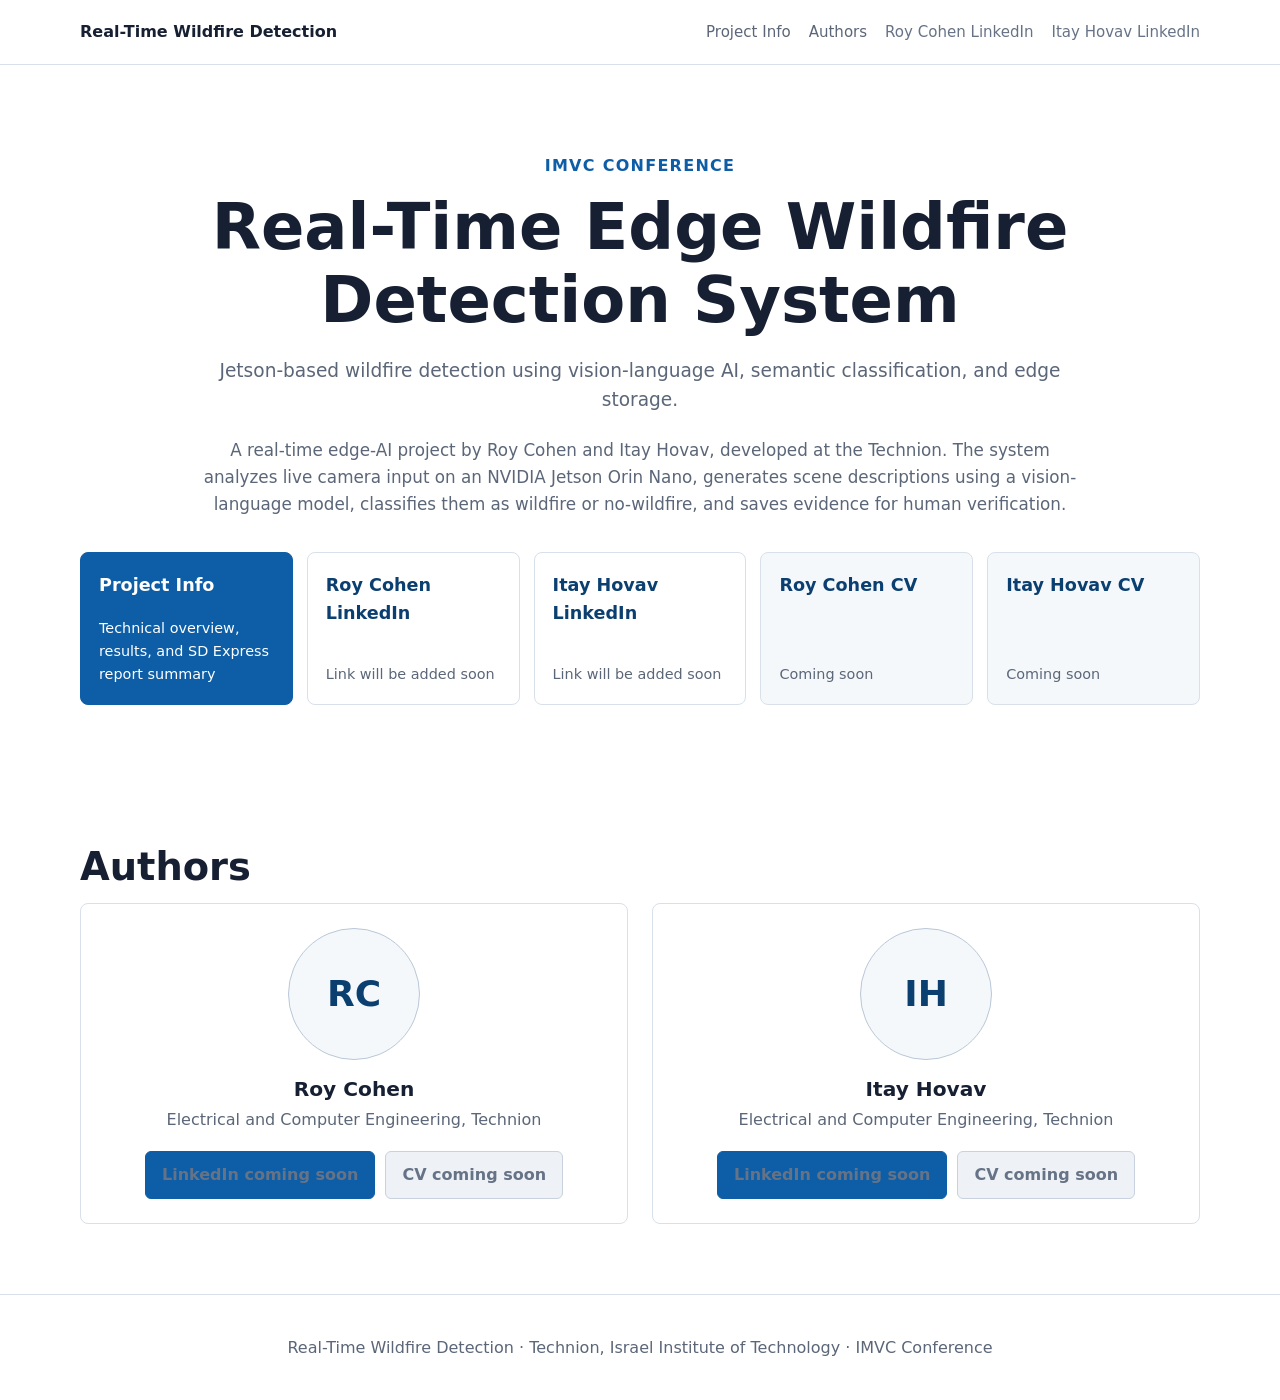
==== commit 0a42badd: "Add landing page and project results page" ====
--- a/docs/index.html
+++ b/docs/index.html
@@ -4,201 +4,81 @@
     <meta charset="utf-8">
     <meta name="viewport" content="width=device-width, initial-scale=1">
     <title>Real-Time Edge Wildfire Detection System</title>
-    <meta name="description" content="IMVC conference project page for a Jetson-based real-time edge wildfire detection system.">
+    <meta name="description" content="Landing page for the IMVC real-time edge wildfire detection project.">
     <link rel="stylesheet" href="styles.css">
   </head>
   <body>
     <header class="site-header">
       <nav class="nav" aria-label="Primary navigation">
-        <a class="brand" href="#general-info">Real-Time Wildfire Detection</a>
+        <a class="brand" href="index.html">Real-Time Wildfire Detection</a>
         <button class="nav-toggle" type="button" aria-expanded="false" aria-controls="nav-links">
           <span></span>
           <span></span>
           <span></span>
         </button>
         <div class="nav-links" id="nav-links">
-          <a href="#general-info">General Info</a>
-          <a href="#sd-express-report">SD Express Student Challenge Report</a>
-          <a href="#roy-cv">Roy Cohen CV</a>
-          <a href="#itay-cv">Itay Hovav CV</a>
+          <a href="project.html">Project Info</a>
+          <a href="#authors">Authors</a>
+          <a href="#" class="disabled-link" aria-disabled="true">Roy Cohen LinkedIn</a>
+          <a href="#" class="disabled-link" aria-disabled="true">Itay Hovav LinkedIn</a>
         </div>
       </nav>
     </header>
 
     <main>
-      <section class="hero section" id="general-info">
+      <section class="hero section landing-hero">
         <p class="conference">IMVC Conference</p>
         <h1>Real-Time Edge Wildfire Detection System</h1>
-        <p class="subtitle">A Jetson-based system that uses live camera input, vision-language scene descriptions, semantic classification, and local alert logic for wildfire and smoke detection.</p>
-        <p class="authors">
-          Roy Cohen · Itay Hovav<br>
-          Advisor: Harel Yadid<br>
-          Technion, Israel Institute of Technology
+        <p class="subtitle">Jetson-based wildfire detection using vision-language AI, semantic classification, and edge storage.</p>
+        <p class="hero-copy">
+          A real-time edge-AI project by Roy Cohen and Itay Hovav, developed at the Technion. The system analyzes live camera input on an NVIDIA Jetson Orin Nano, generates scene descriptions using a vision-language model, classifies them as wildfire or no-wildfire, and saves evidence for human verification.
         </p>
-        <figure class="teaser">
-          <img src="assets/images/project_teaser.jpg" alt="Wildfire scene representing the monitored event type.">
-          <figcaption>Target scenario: early fire or smoke cues that should be reviewed quickly by a human operator.</figcaption>
-        </figure>
-      </section>
-
-      <section class="section">
-        <h2>General Info</h2>
-        <p class="kicker">Real-Time Edge Wildfire Detection System</p>
-
-        <div class="content-block">
-          <h3>Project Overview</h3>
-          <p>The system detects wildfire and smoke events from a live camera stream on an NVIDIA Jetson Orin Nano. A vision-language model describes the scene, a semantic text classifier decides whether the description indicates wildfire or smoke, and the system can trigger alerts and save evidence clips.</p>
-        </div>
-
-        <div class="content-block">
-          <h3>Why Edge AI?</h3>
-          <ul class="plain-list">
-            <li>Wildfires must be detected early, before a small event becomes harder to contain.</li>
-            <li>Satellites can miss small early fires or be limited by update frequency and resolution.</li>
-            <li>Human watchtowers require continuous manpower.</li>
-            <li>Edge devices can be placed closer to the monitored area.</li>
-            <li>Local processing reduces cloud dependence and latency.</li>
-            <li>Human verification can still be used after the system saves an evidence clip.</li>
-          </ul>
-        </div>
-
-        <div class="content-block">
-          <h3>System Architecture</h3>
-          <div class="architecture" role="img" aria-label="Camera to VLM video container to scene description over UDP to classifier container to decision to UDP alert and overlay logs circular buffer evidence clip.">
-            <div class="arch-node">Camera</div>
-            <div class="arch-arrow">↓</div>
-            <div class="arch-node">VLM / video container</div>
-            <div class="arch-arrow">↓</div>
-            <div class="arch-node muted">Scene description</div>
-            <div class="arch-arrow">↓ UDP</div>
-            <div class="arch-node">Classifier container</div>
-            <div class="arch-arrow">↓</div>
-            <div class="arch-node decision">WILDFIRE / NO_WILDFIRE decision</div>
-            <div class="arch-arrow">↓ UDP alert</div>
-            <div class="arch-node">Overlay / logs / circular buffer / evidence clip</div>
-          </div>
-          <div class="card-grid architecture-notes">
-            <article class="card"><h4>Camera</h4><p>Captures the monitored scene as RGB video input.</p></article>
-            <article class="card"><h4>VLM Container</h4><p>Samples frames and generates short text descriptions of the scene.</p></article>
-            <article class="card"><h4>UDP</h4><p>Passes short time-sensitive messages with low latency.</p></article>
-            <article class="card"><h4>Classifier Container</h4><p>Uses semantic classification to compare text against wildfire and no-wildfire hypotheses.</p></article>
-            <article class="card"><h4>Alert Logic</h4><p>Reduces false alerts by requiring repeated wildfire decisions in a time window.</p></article>
-            <article class="card"><h4>Circular Buffer</h4><p>Keeps recent video so the system can save moments before and during an event.</p></article>
-          </div>
-        </div>
-
-        <div class="media-grid">
-          <figure>
-            <img src="assets/images/jetson_orin_nano.png" alt="NVIDIA Jetson Orin Nano developer kit.">
-            <figcaption>Target edge platform: NVIDIA Jetson Orin Nano.</figcaption>
-          </figure>
-          <figure>
-            <img src="assets/images/pipeline_demo.png" alt="Runtime screenshot showing detector and classifier terminal windows.">
-            <figcaption>Runtime view of the video/VLM service and classifier service running as separate components.</figcaption>
-          </figure>
-        </div>
-
-        <div class="content-block">
-          <h3>Main Technical Specifications</h3>
-          <div class="spec-table" role="table" aria-label="Main technical specifications">
-            <div role="row"><strong role="cell">Platform</strong><span role="cell">NVIDIA Jetson Orin Nano</span></div>
-            <div role="row"><strong role="cell">Camera input</strong><span role="cell">High-resolution RGB camera input, tested around 1080p/30 FPS and/or 4K/15 FPS depending on run</span></div>
-            <div role="row"><strong role="cell">VLM</strong><span role="cell">Compact VILA model variant suitable for Jetson deployment</span></div>
-            <div role="row"><strong role="cell">Model note</strong><span role="cell">The live system was tested with compact VILA variants. The current runtime configuration should be checked before final deployment to state the exact model version.</span></div>
-            <div role="row"><strong role="cell">Classifier</strong><span role="cell">typeform/distilbert-base-uncased-mnli</span></div>
-            <div role="row"><strong role="cell">Classifier method</strong><span role="cell">Zero-shot / MNLI semantic classification</span></div>
-            <div role="row"><strong role="cell">Communication</strong><span role="cell">UDP between containers</span></div>
-            <div role="row"><strong role="cell">Runtime</strong><span role="cell">Docker Compose</span></div>
-            <div role="row"><strong role="cell">Main image</strong><span role="cell">dustynv/nano_llm:r36.4.0</span></div>
-            <div role="row"><strong role="cell">Storage role</strong><span role="cell">Logs, evidence clips, rolling buffers, model/runtime data, and swap support</span></div>
-          </div>
-        </div>
-
-        <div class="content-block">
-          <h3>Why These Choices?</h3>
-          <div class="card-grid">
-            <article class="card"><h4>Why a camera?</h4><p>It is affordable, scalable, and gives visual evidence that can be checked by a human.</p></article>
-            <article class="card"><h4>Why a VLM?</h4><p>Early fire may appear as smoke, glow, haze, distant flame, or context. A VLM describes the whole scene instead of only looking for one object shape.</p></article>
-            <article class="card"><h4>Why MNLI?</h4><p>The VLM output is text. MNLI lets the system test whether that text supports a wildfire or smoke hypothesis without training a custom classifier from scratch.</p></article>
-            <article class="card"><h4>Why UDP?</h4><p>Messages are short and time-sensitive. A fresh scene description is more useful than a delayed backlog.</p></article>
-            <article class="card"><h4>Why Docker?</h4><p>The VLM, classifier, and monitoring tools can be updated or debugged separately.</p></article>
-            <article class="card"><h4>Why fast storage?</h4><p>The system handles logs, rolling buffers, evidence clips, and swap. Slow storage can create delays or instability.</p></article>
-          </div>
-        </div>
-
-        <details class="details">
-          <summary>Repository and Run Command</summary>
-          <p>The runtime project is maintained at <a href="https://github.com/roycoh20/wildfire_detection">github.com/roycoh20/wildfire_detection</a>.</p>
-          <pre><code>xhost +local:root
-v4l2-ctl -d /dev/video0 --set-parm=15
-docker compose -f docker-compose_complete_system.yaml run --rm \
-  -e VIDEO_INPUT="/dev/video0" \
-  -e VIDEO_OUTPUT="display://0" \
-  wildfire_detection</code></pre>
-        </details>
-      </section>
-
-      <section class="section" id="sd-express-report">
-        <h2>SD Express Student Challenge Report</h2>
-        <p class="kicker">Real-Time Wildfire Detection</p>
-        <p class="section-lede">This section summarizes the storage-focused student challenge work: how microSD Express and other fast removable storage can support a real-time edge AI workload on a constrained Jetson device.</p>
-
-        <div class="card-grid">
-          <article class="card">
-            <h3>Challenge Focus</h3>
-            <p>The report focuses on storage as part of the complete AI pipeline, not only model inference. The workload includes video buffering, logs, clips, runtime data, and swap pressure.</p>
-          </article>
-          <article class="card">
-            <h3>Why Storage Matters</h3>
-            <p>Rolling buffers and evidence clips require continuous writes. Logs and model/runtime data create additional access. Swap can become important when Jetson RAM is constrained.</p>
-          </article>
-          <article class="card">
-            <h3>System Summary</h3>
-            <p>The test setup combines a camera, Jetson Orin Nano, Dockerized VLM and classifier services, semantic wildfire/no-wildfire decisions, alerts, and evidence capture.</p>
-          </article>
-          <article class="card">
-            <h3>Results Summary</h3>
-            <p>Tests used recorded wildfire footage and live camera input. Under the tested workload, the storage graphs suggest that fast removable storage can support logging, buffering, and swap activity without becoming the only bottleneck.</p>
-          </article>
-        </div>
-
-        <div class="media-grid graph-grid">
-          <figure>
-            <img src="assets/images/sd_express_read_throughput.png" alt="Read throughput over time comparing MicroSD Express and SSD.">
-            <figcaption>Read throughput during a real-time wildfire inference workload.</figcaption>
-            <div class="graph-explanation">
-              <p><strong>Why this graph is shown:</strong> It evaluates whether storage read speed becomes a bottleneck while the model pipeline is running.</p>
-              <p><strong>What it means:</strong> The x-axis is elapsed time in seconds, and the y-axis is read throughput in MB/s. The two lines compare MicroSD Express and SSD behavior during similar workload phases.</p>
-              <p><strong>Conclusion:</strong> Under this tested workload, read activity is bursty rather than constant. The MicroSD Express run shows enough throughput headroom for the observed bursts, though final deployment should be verified with the exact camera and model settings.</p>
-            </div>
-          </figure>
-          <figure>
-            <img src="assets/images/sd_express_swap_usage.png" alt="Swap usage over time comparing MicroSD Express and SSD.">
-            <figcaption>Swap usage while running the edge AI pipeline.</figcaption>
-            <div class="graph-explanation">
-              <p><strong>Why this graph is shown:</strong> It shows how much the Jetson relies on disk-backed swap while running the real-time workload.</p>
-              <p><strong>What it means:</strong> The x-axis is elapsed time in seconds, and the y-axis is swap usage percentage. Rising swap means RAM pressure is being absorbed by storage.</p>
-              <p><strong>Conclusion:</strong> Swap use increases during the run, so fast storage is relevant for stability. This does not prove unlimited performance, but it supports using fast removable storage for constrained edge AI workloads.</p>
-            </div>
-          </figure>
-        </div>
-
-        <div class="download-panel">
-          <span class="button disabled" aria-disabled="true" data-download="assets/reports/sd_express_student_challenge_report.pdf" data-ready-label="Download SD Express Report">Download SD Express Report</span>
-          <p>The final report PDF will be added when available.</p>
+        <div class="cta-grid" aria-label="Landing page links">
+          <a class="cta-card primary" href="project.html">
+            <span>Project Info</span>
+            <small>Technical overview, results, and SD Express report summary</small>
+          </a>
+          <a class="cta-card disabled-link" href="#" aria-disabled="true">
+            <span>Roy Cohen LinkedIn</span>
+            <small>Link will be added soon</small>
+          </a>
+          <a class="cta-card disabled-link" href="#" aria-disabled="true">
+            <span>Itay Hovav LinkedIn</span>
+            <small>Link will be added soon</small>
+          </a>
+          <span class="cta-card disabled" data-download="assets/cv/roy_cohen_cv.pdf" data-ready-label="Roy Cohen CV">
+            <span>Roy Cohen CV</span>
+            <small>Coming soon</small>
+          </span>
+          <span class="cta-card disabled" data-download="assets/cv/itay_hovav_cv.pdf" data-ready-label="Itay Hovav CV">
+            <span>Itay Hovav CV</span>
+            <small>Coming soon</small>
+          </span>
         </div>
       </section>
 
-      <section class="section narrow" id="roy-cv">
-        <h2>Roy Cohen CV</h2>
-        <p>Roy Cohen's CV will be added here.</p>
-        <span class="button disabled" aria-disabled="true" data-download="assets/cv/roy_cohen_cv.pdf" data-ready-label="Download Roy Cohen CV">CV coming soon</span>
-      </section>
-
-      <section class="section narrow" id="itay-cv">
-        <h2>Itay Hovav CV</h2>
-        <p>Itay Hovav's CV will be added here.</p>
-        <span class="button disabled" aria-disabled="true" data-download="assets/cv/itay_hovav_cv.pdf" data-ready-label="Download Itay Hovav CV">CV coming soon</span>
+      <section class="section" id="authors">
+        <h2>Authors</h2>
+        <div class="author-grid">
+          <article class="author-card">
+            <div class="avatar-placeholder" data-photo="assets/images/roy_cohen.jpg">RC</div>
+            <h3>Roy Cohen</h3>
+            <p>Electrical and Computer Engineering, Technion</p>
+            <div class="author-actions">
+              <a class="button disabled-link" href="#" aria-disabled="true">LinkedIn coming soon</a>
+              <span class="button disabled" data-download="assets/cv/roy_cohen_cv.pdf" data-ready-label="Download CV">CV coming soon</span>
+            </div>
+          </article>
+          <article class="author-card">
+            <div class="avatar-placeholder" data-photo="assets/images/itay_hovav.jpg">IH</div>
+            <h3>Itay Hovav</h3>
+            <p>Electrical and Computer Engineering, Technion</p>
+            <div class="author-actions">
+              <a class="button disabled-link" href="#" aria-disabled="true">LinkedIn coming soon</a>
+              <span class="button disabled" data-download="assets/cv/itay_hovav_cv.pdf" data-ready-label="Download CV">CV coming soon</span>
+            </div>
+          </article>
+        </div>
       </section>
     </main>
 
--- a/docs/styles.css
+++ b/docs/styles.css
@@ -108,6 +108,10 @@
   padding-top: 88px;
 }
 
+.landing-hero {
+  min-height: auto;
+}
+
 .conference {
   margin: 0 0 12px;
   color: var(--accent);
@@ -152,6 +156,13 @@
   font-size: 1.16rem;
 }
 
+.hero-copy {
+  max-width: 880px;
+  margin: 0 auto 28px;
+  color: var(--muted);
+  font-size: 1.05rem;
+}
+
 .authors {
   margin: 0 auto 30px;
   color: var(--text);
@@ -174,6 +185,59 @@
 
 .content-block {
   margin-top: 34px;
+}
+
+.cta-grid {
+  display: grid;
+  grid-template-columns: repeat(5, minmax(0, 1fr));
+  gap: 14px;
+  margin: 34px auto 0;
+  text-align: left;
+}
+
+.cta-card {
+  min-height: 128px;
+  display: flex;
+  flex-direction: column;
+  justify-content: space-between;
+  gap: 18px;
+  padding: 18px;
+  border: 1px solid var(--line);
+  border-radius: 8px;
+  color: var(--text);
+  background: #fff;
+  text-decoration: none;
+}
+
+.cta-card span {
+  color: var(--accent-dark);
+  font-weight: 900;
+  font-size: 1.1rem;
+}
+
+.cta-card small {
+  color: var(--muted);
+  font-size: 0.9rem;
+}
+
+.cta-card.primary {
+  border-color: var(--accent);
+  background: var(--accent);
+}
+
+.cta-card.primary span,
+.cta-card.primary small {
+  color: #fff;
+}
+
+.cta-card.disabled {
+  background: var(--soft);
+  cursor: not-allowed;
+}
+
+.disabled-link {
+  color: #667386 !important;
+  cursor: not-allowed;
 }
 
 .plain-list {
@@ -264,6 +328,56 @@
   gap: 16px;
 }
 
+.author-grid {
+  display: grid;
+  grid-template-columns: repeat(2, minmax(0, 1fr));
+  gap: 24px;
+}
+
+.author-card {
+  padding: 24px;
+  border: 1px solid var(--line);
+  border-radius: 8px;
+  background: #fff;
+  text-align: center;
+}
+
+.avatar-placeholder {
+  width: 132px;
+  height: 132px;
+  display: grid;
+  place-items: center;
+  margin: 0 auto 18px;
+  border: 1px solid #b9c7d8;
+  border-radius: 50%;
+  color: var(--accent-dark);
+  background: var(--soft);
+  font-weight: 900;
+  font-size: 2.25rem;
+}
+
+.avatar-placeholder.has-photo {
+  background-position: center;
+  background-size: cover;
+  color: transparent;
+}
+
+.author-card h3 {
+  margin-bottom: 6px;
+}
+
+.author-card p {
+  margin: 0 0 18px;
+  color: var(--muted);
+}
+
+.author-actions {
+  display: flex;
+  flex-wrap: wrap;
+  justify-content: center;
+  gap: 10px;
+}
+
 .card {
   min-width: 0;
   padding: 18px;
@@ -299,6 +413,35 @@
 
 .spec-table span {
   color: var(--muted);
+}
+
+.metrics {
+  display: grid;
+  grid-template-columns: repeat(3, minmax(0, 1fr));
+  gap: 12px;
+  margin: 26px 0;
+}
+
+.metrics div {
+  min-height: 98px;
+  padding: 16px;
+  border: 1px solid var(--line);
+  border-radius: 8px;
+  background: var(--soft);
+}
+
+.metrics strong {
+  display: block;
+  color: var(--accent-dark);
+  font-size: 1.65rem;
+  line-height: 1.1;
+}
+
+.metrics span {
+  display: block;
+  margin-top: 8px;
+  color: var(--muted);
+  font-size: 0.93rem;
 }
 
 .details {
@@ -413,8 +556,14 @@
   }
 
   .media-grid,
-  .card-grid {
+  .card-grid,
+  .cta-grid,
+  .author-grid {
     grid-template-columns: 1fr;
+  }
+
+  .metrics {
+    grid-template-columns: repeat(2, minmax(0, 1fr));
   }
 
   .spec-table div {
@@ -431,4 +580,8 @@
   .hero {
     padding-top: 64px;
   }
-}
+
+  .metrics {
+    grid-template-columns: 1fr;
+  }
+}
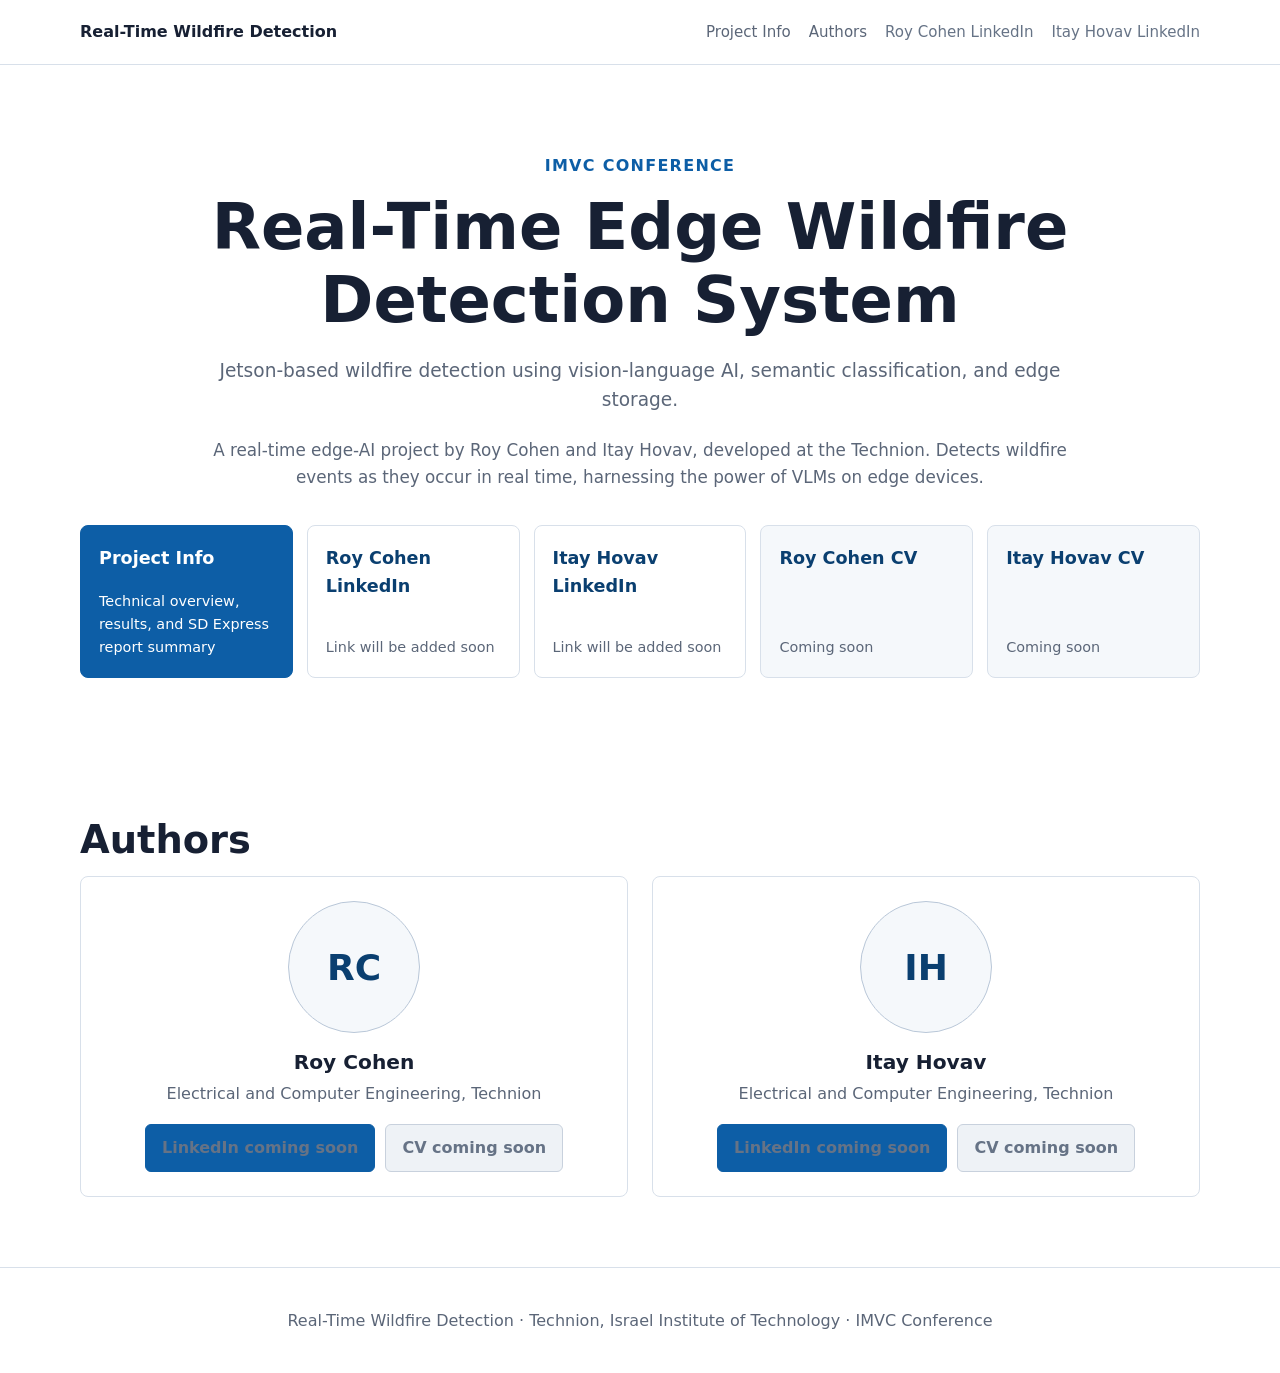
==== commit 053300fd: "Update landing copy and software stack" ====
--- a/docs/index.html
+++ b/docs/index.html
@@ -31,7 +31,7 @@
         <h1>Real-Time Edge Wildfire Detection System</h1>
         <p class="subtitle">Jetson-based wildfire detection using vision-language AI, semantic classification, and edge storage.</p>
         <p class="hero-copy">
-          A real-time edge-AI project by Roy Cohen and Itay Hovav, developed at the Technion. The system analyzes live camera input on an NVIDIA Jetson Orin Nano, generates scene descriptions using a vision-language model, classifies them as wildfire or no-wildfire, and saves evidence for human verification.
+          A real-time edge-AI project by Roy Cohen and Itay Hovav, developed at the Technion. Detects wildfire events as they occur in real time, harnessing the power of VLMs on edge devices.
         </p>
         <div class="cta-grid" aria-label="Landing page links">
           <a class="cta-card primary" href="project.html">
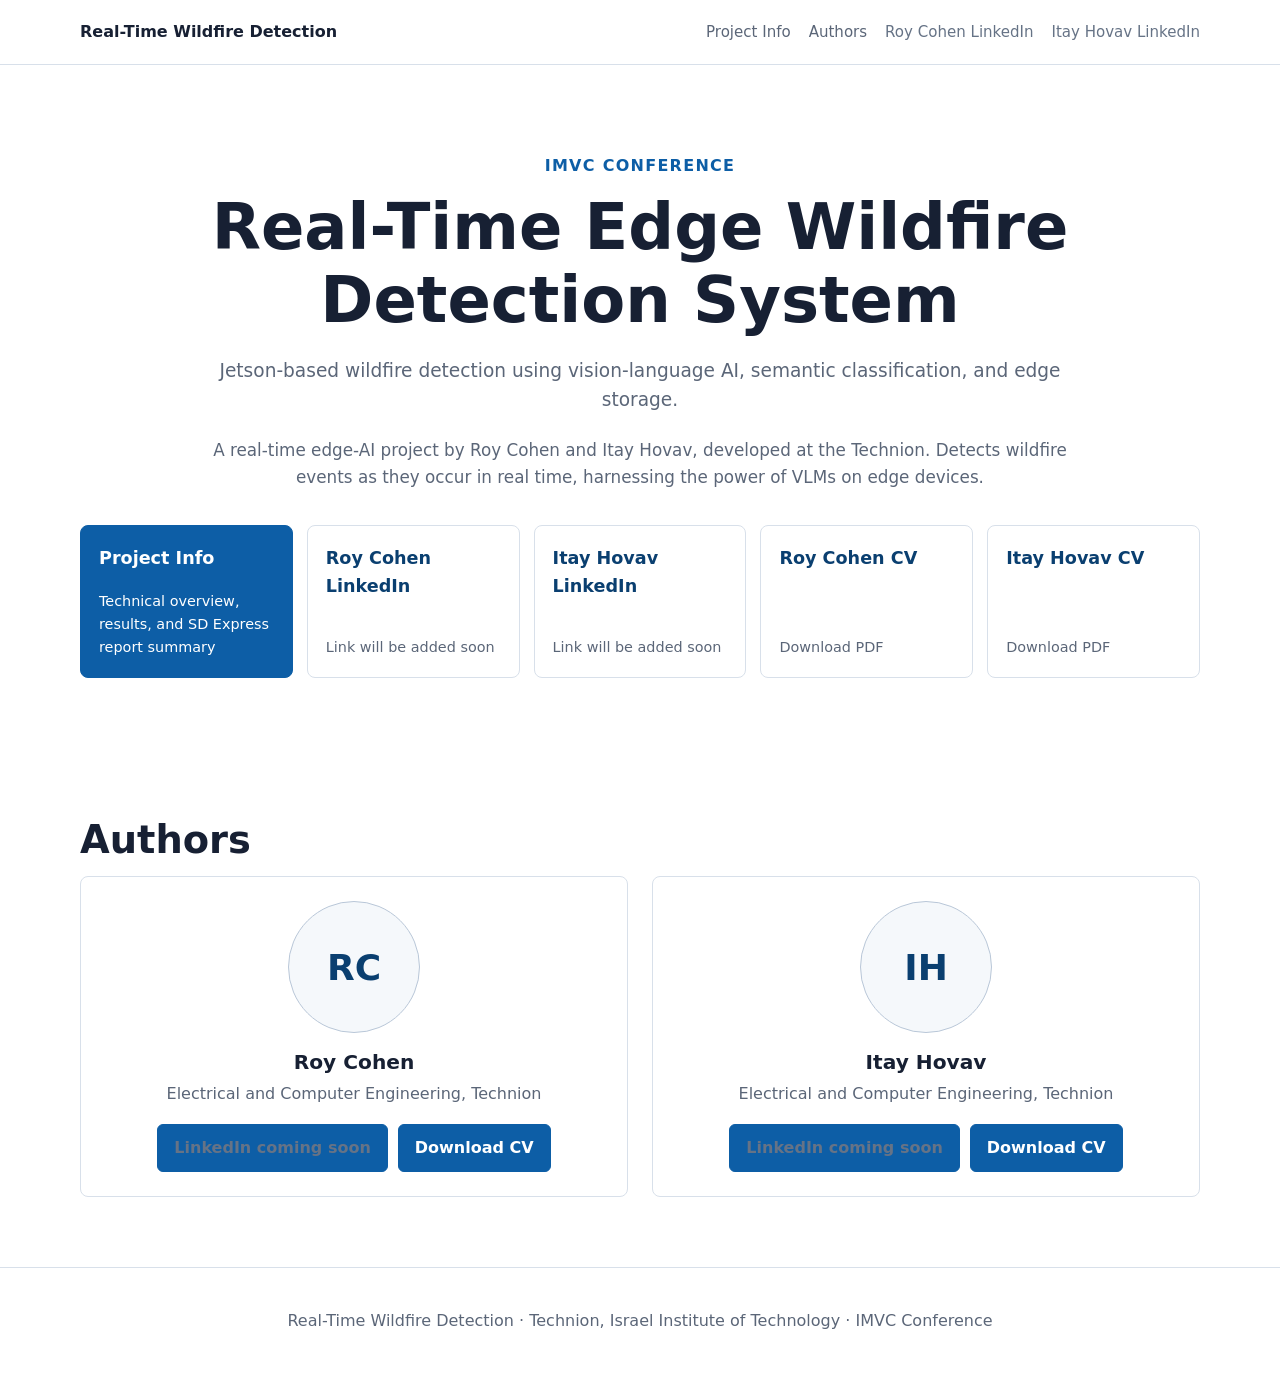
==== commit 2bd2952d: "Add current materials to Pages site" ====
--- a/docs/index.html
+++ b/docs/index.html
@@ -46,14 +46,14 @@
             <span>Itay Hovav LinkedIn</span>
             <small>Link will be added soon</small>
           </a>
-          <span class="cta-card disabled" data-download="assets/cv/roy_cohen_cv.pdf" data-ready-label="Roy Cohen CV">
+          <a class="cta-card" href="assets/cv/roy_cohen_cv.pdf">
             <span>Roy Cohen CV</span>
-            <small>Coming soon</small>
-          </span>
-          <span class="cta-card disabled" data-download="assets/cv/itay_hovav_cv.pdf" data-ready-label="Itay Hovav CV">
+            <small>Download PDF</small>
+          </a>
+          <a class="cta-card" href="assets/cv/itay_hovav_cv.pdf">
             <span>Itay Hovav CV</span>
-            <small>Coming soon</small>
-          </span>
+            <small>Download PDF</small>
+          </a>
         </div>
       </section>
 
@@ -66,7 +66,7 @@
             <p>Electrical and Computer Engineering, Technion</p>
             <div class="author-actions">
               <a class="button disabled-link" href="#" aria-disabled="true">LinkedIn coming soon</a>
-              <span class="button disabled" data-download="assets/cv/roy_cohen_cv.pdf" data-ready-label="Download CV">CV coming soon</span>
+              <a class="button" href="assets/cv/roy_cohen_cv.pdf">Download CV</a>
             </div>
           </article>
           <article class="author-card">
@@ -75,7 +75,7 @@
             <p>Electrical and Computer Engineering, Technion</p>
             <div class="author-actions">
               <a class="button disabled-link" href="#" aria-disabled="true">LinkedIn coming soon</a>
-              <span class="button disabled" data-download="assets/cv/itay_hovav_cv.pdf" data-ready-label="Download CV">CV coming soon</span>
+              <a class="button" href="assets/cv/itay_hovav_cv.pdf">Download CV</a>
             </div>
           </article>
         </div>
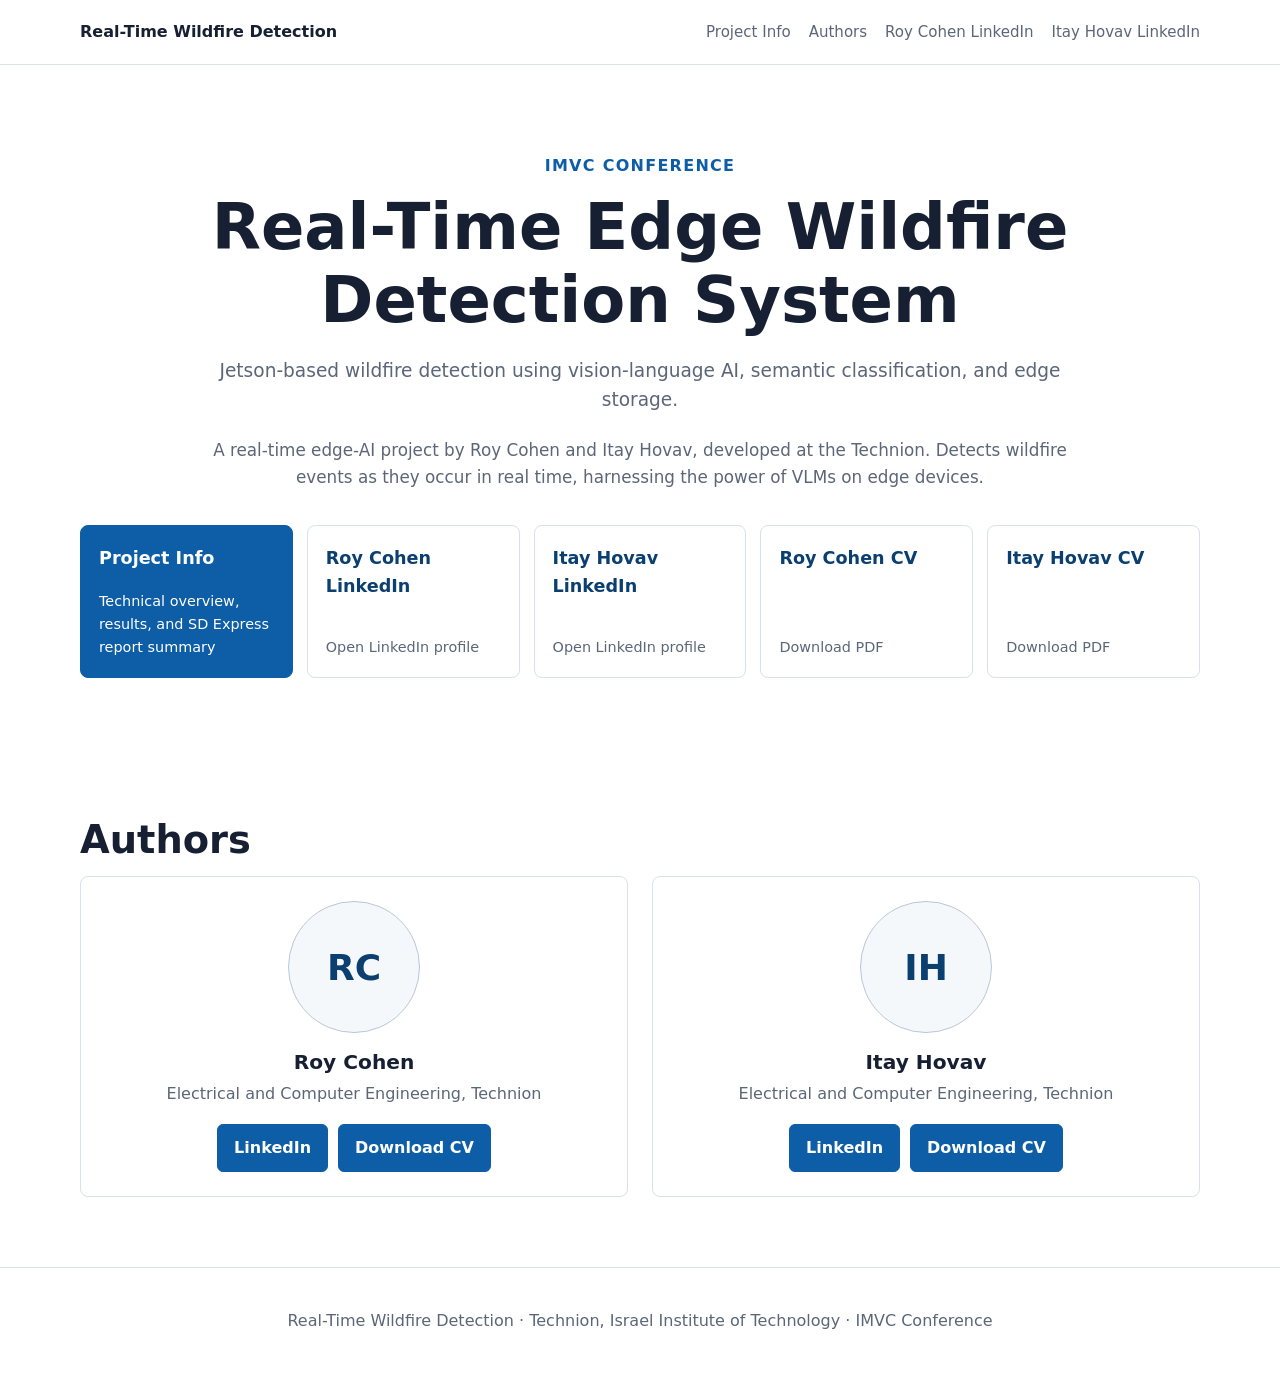
==== commit a0753fe3: "Add LinkedIn links from CVs" ====
--- a/docs/index.html
+++ b/docs/index.html
@@ -19,8 +19,8 @@
         <div class="nav-links" id="nav-links">
           <a href="project.html">Project Info</a>
           <a href="#authors">Authors</a>
-          <a href="#" class="disabled-link" aria-disabled="true">Roy Cohen LinkedIn</a>
-          <a href="#" class="disabled-link" aria-disabled="true">Itay Hovav LinkedIn</a>
+          <a href="https://www.linkedin.com/in/royco20">Roy Cohen LinkedIn</a>
+          <a href="https://www.linkedin.com/in/itayhovav6">Itay Hovav LinkedIn</a>
         </div>
       </nav>
     </header>
@@ -38,13 +38,13 @@
             <span>Project Info</span>
             <small>Technical overview, results, and SD Express report summary</small>
           </a>
-          <a class="cta-card disabled-link" href="#" aria-disabled="true">
+          <a class="cta-card" href="https://www.linkedin.com/in/royco20">
             <span>Roy Cohen LinkedIn</span>
-            <small>Link will be added soon</small>
+            <small>Open LinkedIn profile</small>
           </a>
-          <a class="cta-card disabled-link" href="#" aria-disabled="true">
+          <a class="cta-card" href="https://www.linkedin.com/in/itayhovav6">
             <span>Itay Hovav LinkedIn</span>
-            <small>Link will be added soon</small>
+            <small>Open LinkedIn profile</small>
           </a>
           <a class="cta-card" href="assets/cv/roy_cohen_cv.pdf">
             <span>Roy Cohen CV</span>
@@ -65,7 +65,7 @@
             <h3>Roy Cohen</h3>
             <p>Electrical and Computer Engineering, Technion</p>
             <div class="author-actions">
-              <a class="button disabled-link" href="#" aria-disabled="true">LinkedIn coming soon</a>
+              <a class="button" href="https://www.linkedin.com/in/royco20">LinkedIn</a>
               <a class="button" href="assets/cv/roy_cohen_cv.pdf">Download CV</a>
             </div>
           </article>
@@ -74,7 +74,7 @@
             <h3>Itay Hovav</h3>
             <p>Electrical and Computer Engineering, Technion</p>
             <div class="author-actions">
-              <a class="button disabled-link" href="#" aria-disabled="true">LinkedIn coming soon</a>
+              <a class="button" href="https://www.linkedin.com/in/itayhovav6">LinkedIn</a>
               <a class="button" href="assets/cv/itay_hovav_cv.pdf">Download CV</a>
             </div>
           </article>
